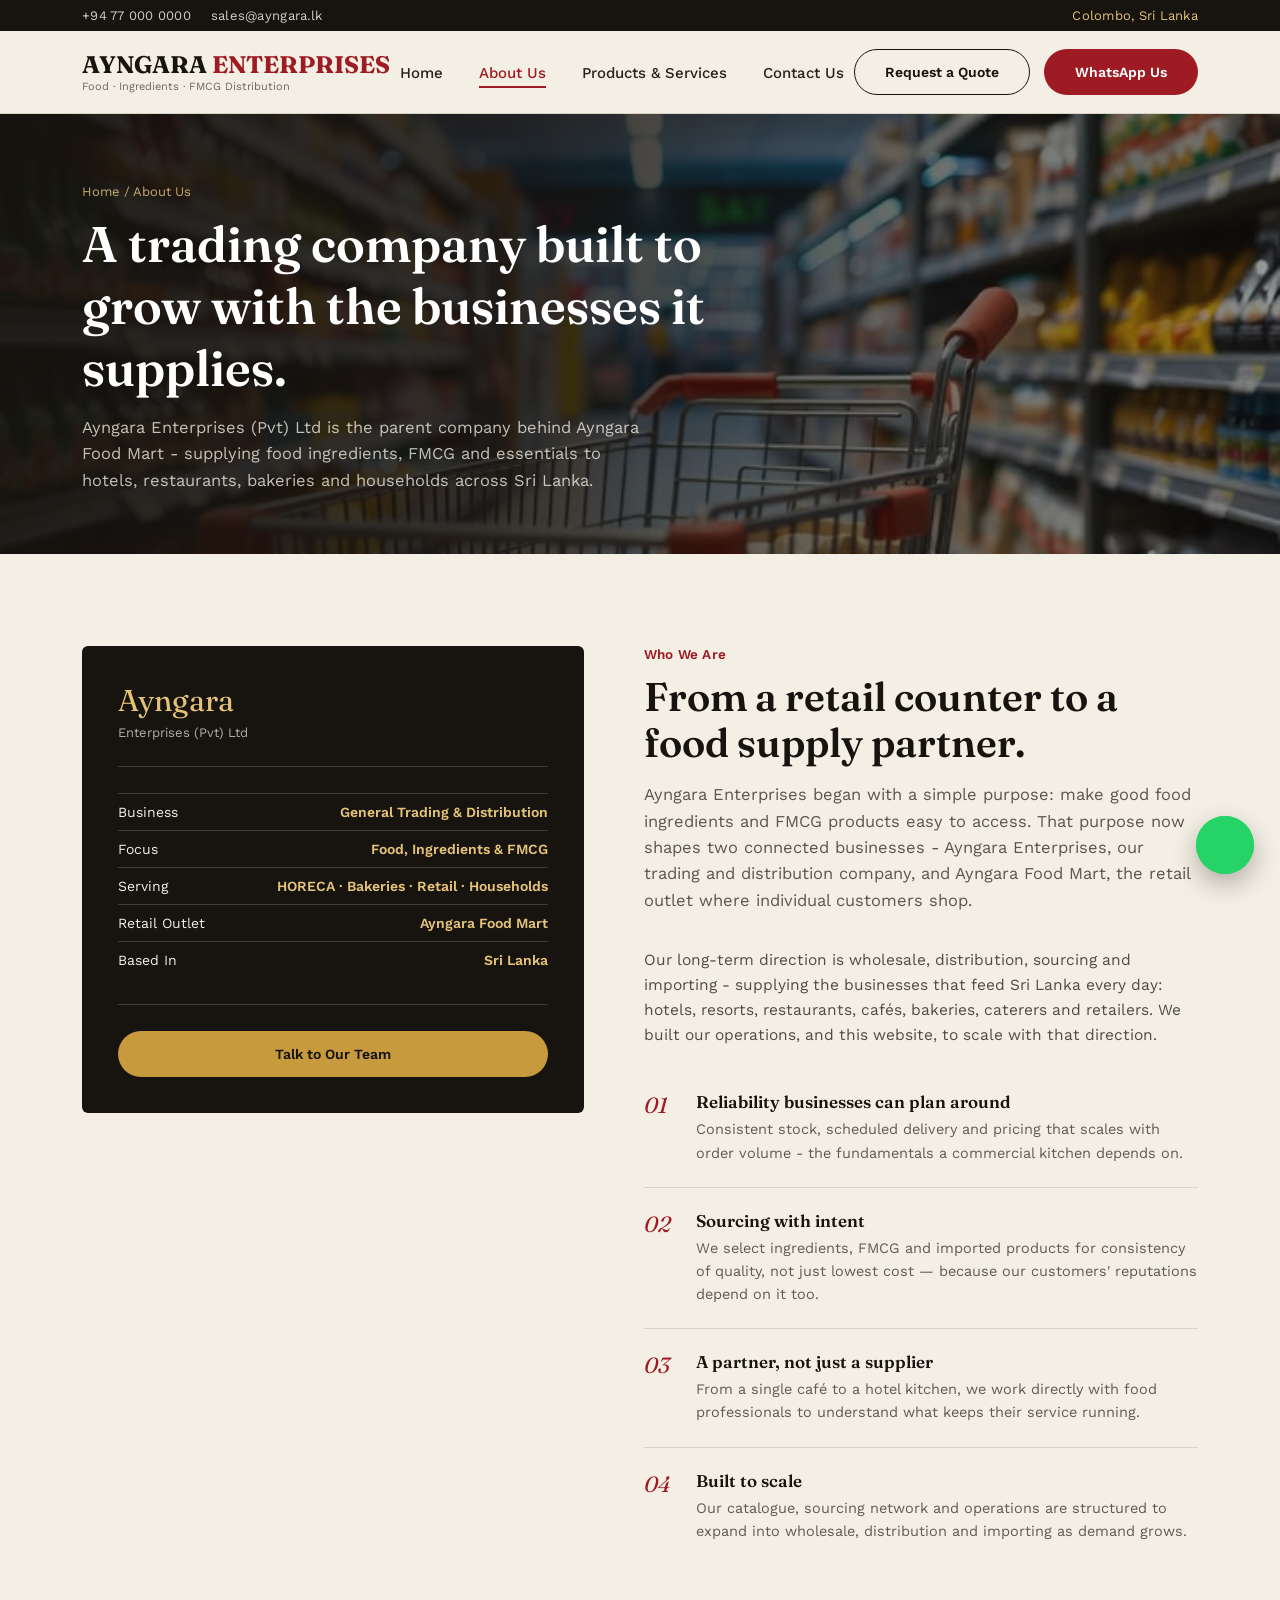
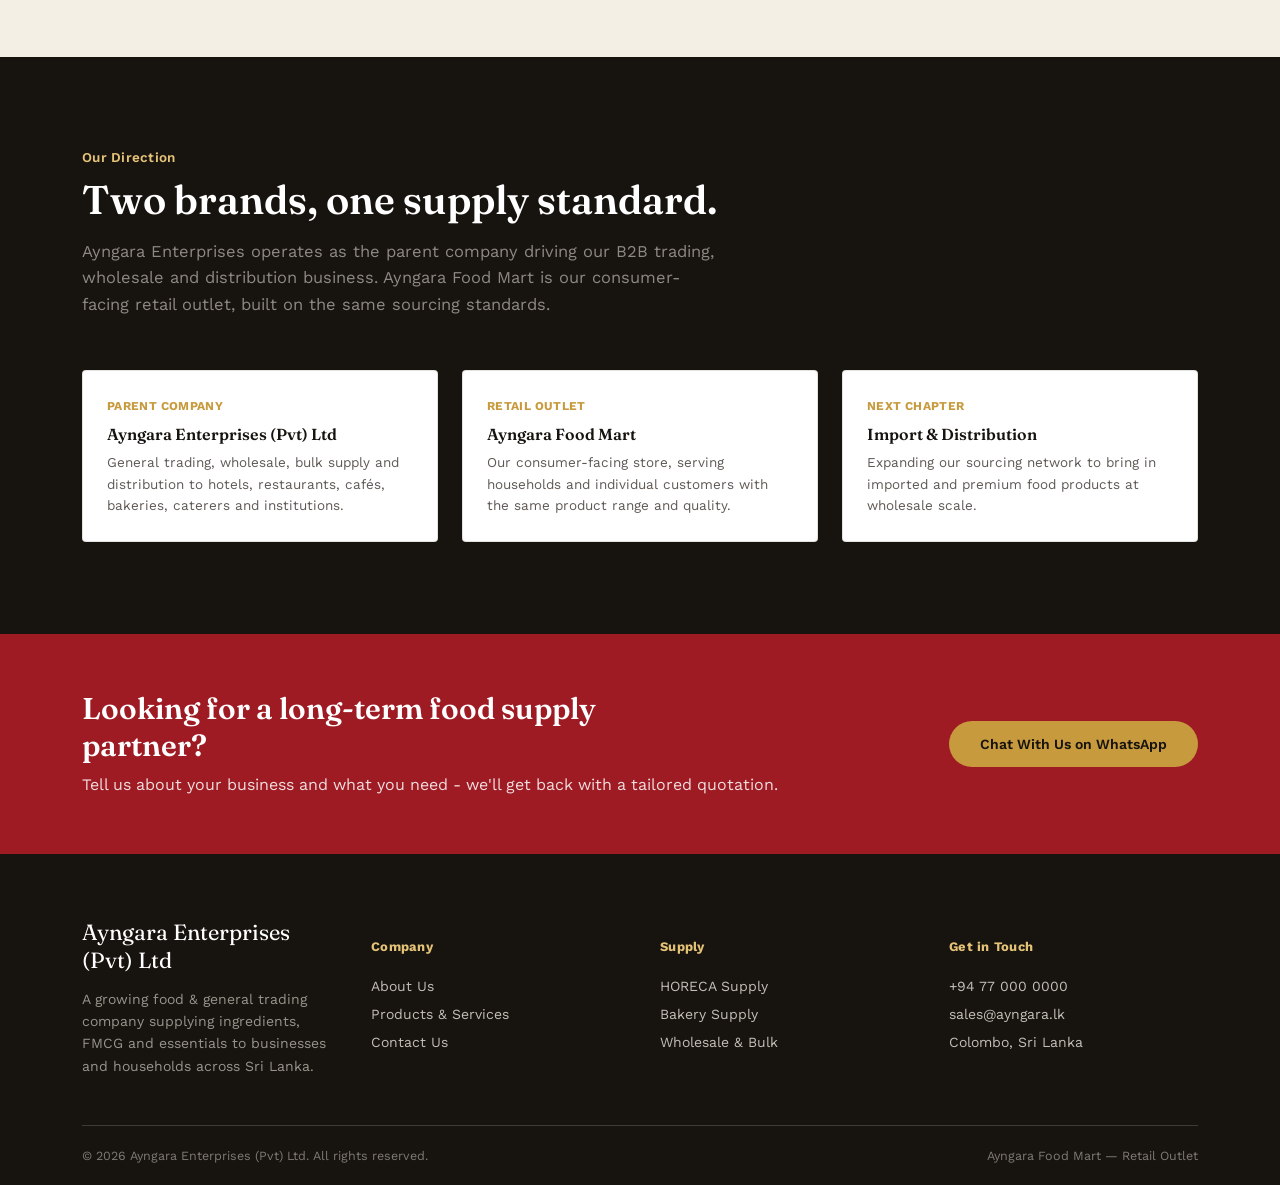
==== about.html @ 95eec7a4 "Add files via upload" ====
<!DOCTYPE html>
<html lang="en">
<head>
<meta charset="UTF-8">
<meta name="viewport" content="width=device-width, initial-scale=1.0">
<title>About Us | Ayngara Enterprises (Pvt) Ltd</title>
<meta name="description" content="Ayngara Enterprises (Pvt) Ltd — a Sri Lankan food and general trading company building toward wholesale, distribution and import, serving HORECA, bakeries and households.">
<link rel="stylesheet" href="style.css">
</head>
<body>

<div class="topbar">
  <div class="wrap">
    <div class="topbar-links">
      <a href="tel:+94770000000">+94 77 000 0000</a>
      <a href="mailto:sales@ayngara.lk">sales@ayngara.lk</a>
    </div>
    <div class="topbar-links"><span>Colombo, Sri Lanka</span></div>
  </div>
</div>

<header class="site">
  <nav class="nav wrap">
    <a href="index.html" class="logo">
      <span class="name">AYNGARA <span>ENTERPRISES</span></span>
      <span class="tag">Food · Ingredients · FMCG Distribution</span>
    </a>
    <ul class="navlinks">
      <li><a href="index.html">Home</a></li>
      <li><a href="about.html" class="active">About Us</a></li>
      <li><a href="products.html">Products &amp; Services</a></li>
      <li><a href="contact.html">Contact Us</a></li>
    </ul>
    <div class="nav-cta">
      <a href="contact.html" class="btn btn-outline">Request a Quote</a>
      <a href="#" class="btn btn-red" data-wa="Hello Ayngara, I'd like to request a quotation.">WhatsApp Us</a>
    </div>
    <button class="burger" aria-label="Menu"><span></span><span></span><span></span></button>
  </nav>
</header>

<section class="page-hero">
  <img class="page-hero-img" src="about.jpg" alt="About Ayngara Enterprises" onerror="this.style.display='none'">
  <div class="page-hero-overlay"></div>
  <div class="wrap">
    <div class="crumb">Home / About Us</div>
    <h1>A trading company built to grow with the businesses it supplies.</h1>
    <p>Ayngara Enterprises (Pvt) Ltd is the parent company behind Ayngara Food Mart - supplying food ingredients, FMCG and essentials to hotels, restaurants, bakeries and households across Sri Lanka.</p>
  </div>
</section>

<section>
  <div class="wrap">
    <div class="about-grid">
      <div class="about-visual reveal">
        <div class="brand-mark">Ayngara</div>
        <div class="brand-sub">Enterprises (Pvt) Ltd</div>
        <div class="divider"></div>
        <div class="avline"><span>Business</span><b>General Trading &amp; Distribution</b></div>
        <div class="avline"><span>Focus</span><b>Food, Ingredients &amp; FMCG</b></div>
        <div class="avline"><span>Serving</span><b>HORECA · Bakeries · Retail · Households</b></div>
        <div class="avline"><span>Retail Outlet</span><b>Ayngara Food Mart</b></div>
        <div class="avline"><span>Based In</span><b>Sri Lanka</b></div>
        <div class="divider"></div>
        <a href="contact.html" class="btn btn-gold" style="width:100%; justify-content:center;">Talk to Our Team</a>
      </div>

      <div>
        <div class="section-head" style="margin-bottom:34px;">
          <span class="kicker">Who We Are</span>
          <h2>From a retail counter to a food supply partner.</h2>
          <p>Ayngara Enterprises began with a simple purpose: make good food ingredients and FMCG products easy to access. That purpose now shapes two connected businesses - Ayngara Enterprises, our trading and distribution company, and Ayngara Food Mart, the retail outlet where individual customers shop.</p>
        </div>
        <p style="font-size:15.5px; opacity:.8; max-width:560px;">Our long-term direction is wholesale, distribution, sourcing and importing - supplying the businesses that feed Sri Lanka every day: hotels, resorts, restaurants, cafés, bakeries, caterers and retailers. We built our operations, and this website, to scale with that direction.</p>

        <div class="value-list reveal" style="margin-top:44px;">
          <div class="value-item">
            <span class="v-mark">01</span>
            <div>
              <h4>Reliability businesses can plan around</h4>
              <p>Consistent stock, scheduled delivery and pricing that scales with order volume - the fundamentals a commercial kitchen depends on.</p>
            </div>
          </div>
          <div class="value-item">
            <span class="v-mark">02</span>
            <div>
              <h4>Sourcing with intent</h4>
              <p>We select ingredients, FMCG and imported products for consistency of quality, not just lowest cost — because our customers' reputations depend on it too.</p>
            </div>
          </div>
          <div class="value-item">
            <span class="v-mark">03</span>
            <div>
              <h4>A partner, not just a supplier</h4>
              <p>From a single café to a hotel kitchen, we work directly with food professionals to understand what keeps their service running.</p>
            </div>
          </div>
          <div class="value-item">
            <span class="v-mark">04</span>
            <div>
              <h4>Built to scale</h4>
              <p>Our catalogue, sourcing network and operations are structured to expand into wholesale, distribution and importing as demand grows.</p>
            </div>
          </div>
        </div>
      </div>
    </div>
  </div>
</section>

<section class="section-dark">
  <div class="wrap">
    <div class="section-head reveal">
      <span class="kicker" style="color: var(--gold-light);">Our Direction</span>
      <h2>Two brands, one supply standard.</h2>
      <p>Ayngara Enterprises operates as the parent company driving our B2B trading, wholesale and distribution business. Ayngara Food Mart is our consumer-facing retail outlet, built on the same sourcing standards.</p>
    </div>
    <div class="timeline">
      <div class="tl-item reveal">
        <span class="tl-tag">PARENT COMPANY</span>
        <h4>Ayngara Enterprises (Pvt) Ltd</h4>
        <p>General trading, wholesale, bulk supply and distribution to hotels, restaurants, cafés, bakeries, caterers and institutions.</p>
      </div>
      <div class="tl-item reveal">
        <span class="tl-tag">RETAIL OUTLET</span>
        <h4>Ayngara Food Mart</h4>
        <p>Our consumer-facing store, serving households and individual customers with the same product range and quality.</p>
      </div>
      <div class="tl-item reveal">
        <span class="tl-tag">NEXT CHAPTER</span>
        <h4>Import &amp; Distribution</h4>
        <p>Expanding our sourcing network to bring in imported and premium food products at wholesale scale.</p>
      </div>
    </div>
  </div>
</section>

<div class="cta-banner">
  <div class="wrap">
    <div>
      <h3>Looking for a long-term food supply partner?</h3>
      <p>Tell us about your business and what you need - we'll get back with a tailored quotation.</p>
    </div>
    <a href="#" class="btn btn-gold" data-wa="Hello Ayngara, I'd like to know more about becoming a supply partner.">Chat With Us on WhatsApp</a>
  </div>
</div>

<footer class="site">
  <div class="wrap">
    <div class="foot-grid">
      <div>
        <div class="fname">Ayngara Enterprises (Pvt) Ltd</div>
        <p class="fdesc">A growing food &amp; general trading company supplying ingredients, FMCG and essentials to businesses and households across Sri Lanka.</p>
      </div>
      <div>
        <h5>Company</h5>
        <ul>
          <li><a href="about.html">About Us</a></li>
          <li><a href="products.html">Products &amp; Services</a></li>
          <li><a href="contact.html">Contact Us</a></li>
        </ul>
      </div>
      <div>
        <h5>Supply</h5>
        <ul>
          <li><a href="products.html#horeca">HORECA Supply</a></li>
          <li><a href="products.html#bakery">Bakery Supply</a></li>
          <li><a href="products.html#wholesale">Wholesale &amp; Bulk</a></li>
        </ul>
      </div>
      <div>
        <h5>Get in Touch</h5>
        <ul>
          <li>+94 77 000 0000</li>
          <li>sales@ayngara.lk</li>
          <li>Colombo, Sri Lanka</li>
        </ul>
      </div>
    </div>
    <div class="foot-bottom">
      <span>© 2026 Ayngara Enterprises (Pvt) Ltd. All rights reserved.</span>
      <span>Ayngara Food Mart — Retail Outlet</span>
    </div>
  </div>
</footer>

<a href="#" class="wa-float" data-wa="Hello Ayngara, I'd like to request a quotation." aria-label="Chat on WhatsApp">
  <svg viewBox="0 0 24 24" fill="currentColor"><path d="M12 2C6.48 2 2 6.48 2 12c0 1.85.5 3.58 1.36 5.07L2 22l5.07-1.33A9.94 9.94 0 0012 22c5.52 0 10-4.48 10-10S17.52 2 12 2zm0 18c-1.6 0-3.1-.43-4.4-1.18l-.32-.19-3.02.79.8-2.95-.2-.32A7.94 7.94 0 014 12c0-4.41 3.59-8 8-8s8 3.59 8 8-3.59 8-8 8zm4.4-5.6c-.24-.12-1.43-.7-1.65-.79-.22-.08-.38-.12-.54.12-.16.24-.62.79-.76.95-.14.16-.28.18-.52.06-.24-.12-1-.37-1.92-1.19-.71-.63-1.19-1.42-1.33-1.66-.14-.24-.01-.37.11-.49.11-.11.24-.28.36-.42.12-.14.16-.24.24-.4.08-.16.04-.3-.02-.42-.06-.12-.54-1.3-.74-1.78-.19-.46-.39-.4-.54-.4h-.46c-.16 0-.42.06-.64.3-.22.24-.84.82-.84 2s.86 2.32.98 2.48c.12.16 1.69 2.58 4.1 3.62.57.25 1.02.4 1.37.51.57.18 1.09.16 1.5.09.46-.07 1.43-.58 1.63-1.15.2-.57.2-1.05.14-1.15-.06-.1-.22-.16-.46-.28z"/></svg>
</a>

<script src="script.js"></script>
</body>
</html>
---- style.css ----
@import url('https://fonts.googleapis.com/css2?family=Fraunces:opsz,wght@9..144,400;9..144,500;9..144,600;9..144,700&family=Work+Sans:wght@400;500;600;700&display=swap');

:root{
  --red: #9E1B24;
  --red-dark: #7A1219;
  --gold: #C79A3D;
  --gold-light: #E4C378;
  --black: #17130F;
  --ink: #2A211B;
  --offwhite: #F4EFE4;
  --white: #FFFFFF;
  --line: rgba(23,19,15,0.12);
  --line-light: rgba(244,239,228,0.18);

  --font-display: 'Fraunces', serif;
  --font-body: 'Work Sans', sans-serif;

  --container: 1180px;
  --ease: cubic-bezier(.4,0,.2,1);
}

*{ box-sizing: border-box; }
html{ scroll-behavior: smooth; }
body{
  margin:0;
  font-family: var(--font-body);
  color: var(--ink);
  background: var(--offwhite);
  -webkit-font-smoothing: antialiased;
}
img{ max-width:100%; display:block; }
a{ color:inherit; text-decoration:none; }
h1,h2,h3,h4{ font-family: var(--font-display); margin:0; font-weight:600; color: var(--black); }
p{ margin:0; line-height:1.6; }
ul{ margin:0; padding:0; list-style:none; }
button{ font-family:inherit; cursor:pointer; }

.wrap{ max-width: var(--container); margin:0 auto; padding: 0 clamp(20px, 5vw, 32px); }

:focus-visible{ outline: 2px solid var(--gold); outline-offset: 3px; }

@media (prefers-reduced-motion: reduce){
  *{ animation-duration: 0.001ms !important; animation-iteration-count: 1 !important; transition-duration: 0.001ms !important; scroll-behavior: auto !important; }
}

/* ---------- Top utility bar ---------- */
.topbar{
  background: var(--black);
  color: var(--gold-light);
  font-size: 13px;
  letter-spacing: .02em;
}
.topbar .wrap{
  display:flex; justify-content:space-between; align-items:center;
  padding: 8px 32px; gap: 16px; flex-wrap: wrap;
}
.topbar a{ color: var(--offwhite); opacity:.85; transition: opacity .2s var(--ease); }
.topbar a:hover{ opacity:1; color: var(--gold-light); }
.topbar-links{ display:flex; gap: 20px; }

/* ---------- Header / Nav ---------- */
header.site{
  background: var(--offwhite);
  position: sticky; top:0; z-index: 100;
  border-bottom: 1px solid var(--line);
}
.nav{
  display:flex; align-items:center; justify-content:space-between;
  padding: 18px 32px;
}
.logo{
  display:flex; flex-direction: column; line-height:1;
}
.logo .name{
  font-family: var(--font-display); font-size: clamp(18px, 4vw, 24px); font-weight:700; color: var(--black);
}
.logo .name span{ color: var(--red); }
.logo .tag{
  font-size: 11px; color: var(--ink); opacity:.65; margin-top:4px; font-family: var(--font-body);
}
.navlinks{ display:flex; align-items:center; gap: 36px; }
.navlinks a{
  font-size: 15px; font-weight:500; color: var(--ink);
  position: relative; padding: 4px 0;
}
.navlinks a::after{
  content:''; position:absolute; left:0; bottom:-2px; height:2px; width:0;
  background: var(--red); transition: width .25s var(--ease);
}
.navlinks a:hover::after, .navlinks a.active::after{ width:100%; }
.navlinks a.active{ color: var(--red); }

.nav-cta{
  display:flex; align-items:center; gap: 14px;
}
.btn{
  display:inline-flex; align-items:center; gap:9px;
  padding: 14px 30px; border-radius: 999px; font-weight:600; font-size:14px;
  border: 1.5px solid transparent; position:relative; overflow:hidden; isolation:isolate;
  transition: transform .25s var(--ease), box-shadow .25s var(--ease), color .25s var(--ease), border-color .25s var(--ease);
  white-space: nowrap;
}
.btn::before{
  content:''; position:absolute; inset:0; z-index:-1;
  transform: translateX(-102%); transition: transform .4s cubic-bezier(.4,0,.2,1);
}
.btn-red{ background: var(--red); color: var(--white); }
.btn-red::before{ background: var(--red-dark); }
.btn-red:hover{ transform: translateY(-2px); box-shadow: 0 12px 26px rgba(158,27,36,.35); }
.btn-red:hover::before{ transform: translateX(0); }

.btn-gold{ background: var(--gold); color: var(--black); }
.btn-gold::before{ background: var(--gold-light); }
.btn-gold:hover{ transform: translateY(-2px); box-shadow: 0 12px 26px rgba(199,154,61,.4); }
.btn-gold:hover::before{ transform: translateX(0); }

.btn-outline{ background:transparent; border-color: var(--black); color: var(--black); }
.btn-outline::before{ background: var(--black); }
.btn-outline:hover{ color: var(--offwhite); transform: translateY(-2px); border-color: var(--black); }
.btn-outline:hover::before{ transform: translateX(0); }

.btn-outline-light{ background:transparent; border-color: var(--line-light); color: var(--offwhite); }
.btn-outline-light::before{ background: var(--offwhite); }
.btn-outline-light:hover{ color: var(--black); transform: translateY(-2px); border-color: var(--offwhite); }
.btn-outline-light:hover::before{ transform: translateX(0); }

.btn svg{ width:16px; height:16px; flex-shrink:0; position:relative; z-index:1; }
.btn > *{ position:relative; z-index:1; }

.burger{ display:none; background:none; border:none; padding:6px; }
.burger span{ display:block; width:24px; height:2px; background: var(--black); margin:5px 0; transition: transform .25s var(--ease), opacity .25s var(--ease); }

/* ---------- Hero ---------- */
.hero{
  background: var(--black);
  color: var(--offwhite);
  position: relative;
  overflow: hidden;
  padding: clamp(56px, 12vw, 110px) 0 clamp(48px, 9vw, 90px);
}
.hero::before{
  content:'';
  position:absolute; inset:0;
  background:
    radial-gradient(ellipse 700px 400px at 85% 10%, rgba(199,154,61,.16), transparent 60%),
    radial-gradient(ellipse 600px 500px at 5% 90%, rgba(158,27,36,.22), transparent 60%);
  pointer-events:none;
}
.hero .wrap{ position:relative; display:grid; grid-template-columns: 1.15fr .85fr; gap: 60px; align-items:center; }
.eyebrow-line{
  display:flex; align-items:center; gap:12px; margin-bottom:22px;
  opacity:0; transform: translateY(14px); animation: rise .7s var(--ease) forwards; animation-delay:.05s;
}
.eyebrow-line .dash{ width:36px; height:2px; background: var(--gold); }
.eyebrow-line span{ font-size:13px; letter-spacing:.04em; color: var(--gold-light); }
.hero h1{
  font-size: clamp(38px, 5vw, 62px); line-height:1.06; color: var(--white);
  opacity:0; transform: translateY(18px); animation: rise .8s var(--ease) forwards; animation-delay:.15s;
}
.hero h1 em{ font-style: italic; color: var(--gold-light); font-weight:500; }
.hero p.lead{
  margin-top: 22px; font-size:18px; max-width: 520px; color: rgba(244,239,228,.82);
  opacity:0; transform: translateY(18px); animation: rise .8s var(--ease) forwards; animation-delay:.3s;
}
.hero .cta-row{
  margin-top: 34px; display:flex; gap:16px; flex-wrap:wrap;
  opacity:0; transform: translateY(18px); animation: rise .8s var(--ease) forwards; animation-delay:.42s;
}
.hero .stats{
  margin-top: 54px; display:flex; gap: 40px; flex-wrap:wrap;
  opacity:0; transform: translateY(18px); animation: rise .8s var(--ease) forwards; animation-delay:.55s;
}
.hero .stats .stat b{ display:block; font-family: var(--font-display); font-size: 30px; color: var(--gold-light); }
.hero .stats .stat span{ font-size: 12.5px; color: rgba(244,239,228,.7); }

@keyframes rise{ to{ opacity:1; transform: translateY(0); } }

.hero-panel{
  border: 1px solid var(--line-light);
  border-radius: 4px;
  padding: 30px;
  background: rgba(244,239,228,.04);
  backdrop-filter: blur(2px);
  opacity:0; transform: translateY(18px) scale(.98); animation: rise .8s var(--ease) forwards; animation-delay:.5s;
}
.hero-panel .panel-title{ font-size:12.5px; letter-spacing:.03em; color: var(--gold-light); margin-bottom:18px; }
.hero-panel ul li{
  display:flex; align-items:flex-start; gap:12px; padding: 12px 0; border-top: 1px solid var(--line-light);
  font-size: 14.5px; color: rgba(244,239,228,.88);
}
.hero-panel ul li:first-child{ border-top:none; }
.hero-panel ul li .ico{ color: var(--gold); font-family: var(--font-display); font-style:italic; }

/* ---------- Section basics ---------- */
section{ padding: clamp(52px, 9vw, 92px) 0; }
.section-head{ max-width: 640px; margin-bottom: clamp(28px, 5vw, 52px); }
.section-head .kicker{ color: var(--red); font-weight:600; font-size:13.5px; letter-spacing:.02em; margin-bottom:12px; display:block; }
.section-head h2{ font-size: clamp(28px, 3.4vw, 40px); line-height:1.15; }
.section-head p{ margin-top:16px; font-size:16.5px; color: var(--ink); opacity:.75; }
.section-alt{ background: var(--white); }
.section-dark{ background: var(--black); color: var(--offwhite); }
.section-dark .section-head h2{ color: var(--white); }
.section-dark .section-head p{ color: rgba(244,239,228,.72); }

/* ---------- Segments (B2B / B2C) ---------- */
.segments{ display:grid; grid-template-columns: repeat(auto-fit, minmax(300px, 1fr)); gap: clamp(18px,3vw,28px); }
.segment-card{
  border-radius: 4px; padding: 38px; position:relative; overflow:hidden;
  transition: transform .3s var(--ease), box-shadow .3s var(--ease);
}
.segment-card:hover{ transform: translateY(-6px); box-shadow: 0 20px 40px rgba(23,19,15,.14); }
.segment-card.primary{ background: var(--black); color: var(--offwhite); }
.segment-card.secondary{ background: var(--white); border:1px solid var(--line); }
.segment-card .seg-label{ font-size:12.5px; letter-spacing:.03em; color: var(--gold); font-weight:600; }
.segment-card.secondary .seg-label{ color: var(--red); }
.segment-card h3{ font-size: 26px; margin-top:14px; color: inherit; }
.segment-card.secondary h3{ color: var(--black); }
.segment-card .chips{ display:flex; flex-wrap:wrap; gap:9px; margin-top:22px; }
.chip{
  font-size: 13px; padding: 7px 14px; border-radius: 20px; border:1px solid var(--line-light);
  color: rgba(244,239,228,.85);
}
.segment-card.secondary .chip{ border-color: var(--line); color: var(--ink); }

/* ---------- Category grid ---------- */
.cat-grid{ display:grid; grid-template-columns: repeat(auto-fit, minmax(220px, 1fr)); gap: clamp(14px,2.5vw,22px); }
.cat-card{
  background: var(--white); border:1px solid var(--line); border-radius:4px;
  padding: 26px 22px; transition: transform .3s var(--ease), border-color .3s var(--ease), box-shadow .3s var(--ease);
}
.cat-card:hover{ transform: translateY(-5px); border-color: var(--gold); box-shadow: 0 14px 30px rgba(23,19,15,.1); }
.cat-card .num{ font-family: var(--font-display); font-size:15px; color: var(--gold); }
.cat-card h4{ font-size:17px; margin-top:14px; }
.cat-card p{ font-size:13.5px; margin-top:8px; color: var(--ink); opacity:.68; }

/* ---------- Feature split (HORECA / Bakery) ---------- */
.feature-split{ display:grid; grid-template-columns: 1fr 1fr; gap:0; border-radius:6px; overflow:hidden; }
.feature-split > div{ padding: 56px 48px; }
.feature-split .f-horeca{ background: var(--black); color: var(--offwhite); }
.feature-split .f-bakery{ background: var(--gold); color: var(--black); }
.feature-split .f-label{ font-size:12.5px; letter-spacing:.03em; font-weight:600; opacity:.8; }
.feature-split h3{ font-size:28px; margin-top:12px; color: inherit; }
.feature-split p{ margin-top:14px; font-size:15px; opacity:.85; max-width:420px; }
.feature-split .btn{ margin-top:26px; }

/* ---------- CTA banner ---------- */
.cta-banner{
  background: var(--red);
  color: var(--white);
  padding: 56px 0;
}
.cta-banner .wrap{ display:flex; align-items:center; justify-content:space-between; gap:24px; flex-wrap:wrap; }
.cta-banner h3{ color: var(--white); font-size: clamp(22px,3vw,30px); max-width:520px; }
.cta-banner p{ color: rgba(255,255,255,.85); margin-top:8px; }

/* ---------- Steps ---------- */
.steps{ display:grid; grid-template-columns: repeat(auto-fit, minmax(150px, 1fr)); gap: clamp(16px,3vw,24px); counter-reset: step; }
.step{ border-top: 2px solid var(--line); padding-top:20px; }
.step .s-num{ font-family: var(--font-display); font-size:34px; color: var(--gold); }
.step h4{ font-size:16.5px; margin-top:10px; }
.step p{ font-size:14px; margin-top:8px; opacity:.7; }

/* ---------- Logos / trust strip ---------- */
.trust-strip{ border-top:1px solid var(--line); border-bottom:1px solid var(--line); padding: 30px 0; }
.trust-strip .wrap{ display:flex; align-items:center; justify-content:space-between; flex-wrap:wrap; gap:20px; }
.trust-strip .t-item{ font-family: var(--font-display); font-size:16px; opacity:.5; font-style:italic; }

/* ---------- Page hero (inner pages) ---------- */
.page-hero{ background: var(--black); color: var(--offwhite); padding: 70px 0 60px; position:relative; overflow:hidden; }
.page-hero .crumb{ font-size:13px; color: var(--gold-light); opacity:.85; margin-bottom:14px; }
.page-hero h1{ color: var(--white); font-size: clamp(32px,4.4vw,50px); max-width: 700px; }
.page-hero p{ margin-top:16px; max-width:560px; color: rgba(244,239,228,.78); font-size:16.5px; }
.page-hero-img{
  position:absolute; inset:0; width:100%; height:100%; object-fit:cover;
  object-position: center; z-index:0; pointer-events:none;
}
.page-hero-overlay{
  position:absolute; inset:0; z-index:1; pointer-events:none;
  background: linear-gradient(100deg, rgba(23,19,15,.95) 0%, rgba(23,19,15,.85) 40%, rgba(23,19,15,.6) 70%, rgba(23,19,15,.4) 100%);
}
.page-hero .wrap{ position:relative; z-index:2; }
@media (max-width: 720px){
  .page-hero-overlay{
    background: linear-gradient(180deg, rgba(23,19,15,.8) 0%, rgba(23,19,15,.88) 60%, rgba(23,19,15,.94) 100%);
  }
}

/* ---------- About page ---------- */
.about-grid{ display:grid; grid-template-columns: .95fr 1.05fr; gap:60px; align-items:start; }
.about-visual{
  background: var(--black); border-radius:6px; padding:36px; color: var(--offwhite); position:sticky; top:110px;
}
.about-visual .brand-mark{ font-family: var(--font-display); font-size:30px; color:var(--gold-light); }
.about-visual .brand-sub{ font-size:13px; opacity:.7; margin-top:6px; }
.about-visual .divider{ height:1px; background: var(--line-light); margin:26px 0; }
.about-visual .avline{ display:flex; justify-content:space-between; padding:10px 0; font-size:14px; border-top:1px solid var(--line-light); }
.about-visual .avline:first-of-type{ border-top:none; }
.about-visual .avline b{ color: var(--gold-light); font-weight:600; }

.value-list{ display:grid; gap:22px; margin-top:16px; }
.value-item{ display:flex; gap:18px; padding-bottom:22px; border-bottom:1px solid var(--line); }
.value-item:last-child{ border-bottom:none; }
.value-item .v-mark{ font-family: var(--font-display); font-size:22px; color: var(--red); font-style:italic; flex-shrink:0; width:34px; }
.value-item h4{ font-size:17px; }
.value-item p{ margin-top:6px; font-size:14.5px; opacity:.72; }

.timeline{ display:grid; grid-template-columns: repeat(auto-fit, minmax(220px, 1fr)); gap: clamp(16px,3vw,24px); margin-top:10px; }
.tl-item{ padding: 24px; background: var(--white); border:1px solid var(--line); border-radius:4px; color: var(--ink); }
.tl-item .tl-tag{ font-size:12px; color: var(--gold); font-weight:700; letter-spacing:.03em; }
.tl-item h4{ margin-top:10px; font-size:16px; color: var(--black); }
.tl-item p{ margin-top:8px; font-size:13.5px; color: var(--ink); opacity:.75; }

/* ---------- Products page ---------- */
.filter-row{ display:flex; gap:10px; flex-wrap:wrap; margin-bottom:44px; }
.filter-pill{
  padding: 9px 18px; border-radius:20px; border:1px solid var(--line); font-size:13.5px; font-weight:500;
  background: var(--white); transition: all .2s var(--ease);
}
.filter-pill:hover{ border-color: var(--red); color: var(--red); }
.filter-pill.active{ background: var(--black); color: var(--white); border-color: var(--black); }

.product-grid{ display:grid; grid-template-columns: repeat(auto-fit, minmax(250px, 1fr)); gap: clamp(16px,3vw,26px); }
.product-card{
  background: var(--white); border:1px solid var(--line); border-radius:4px; overflow:hidden;
  transition: transform .3s var(--ease), box-shadow .3s var(--ease);
}
.product-card:hover{ transform: translateY(-6px); box-shadow: 0 18px 36px rgba(23,19,15,.12); }
.product-card .pc-top{
  height:150px; background: linear-gradient(135deg, var(--black), #241c15);
  display:flex; align-items:center; justify-content:center; position:relative; overflow:hidden;
}
.product-card .pc-top img{ position:absolute; inset:0; width:100%; height:100%; object-fit:cover; }
.product-card .pc-top .pc-tag{ position:relative; z-index:2; position:absolute; top:14px; left:14px; font-size:11px; background: var(--gold); color: var(--black); padding:4px 10px; border-radius:12px; font-weight:700; }
.product-card .pc-top .pc-init{ position:relative; z-index:1; font-family: var(--font-display); font-size:40px; color: var(--gold-light); opacity:.5; }
.product-card .pc-body{ padding: 22px; }
.product-card h4{ font-size:17px; }
.product-card p{ font-size:13.5px; margin-top:8px; opacity:.68; }
.product-card .pc-foot{ display:flex; justify-content:space-between; align-items:center; margin-top:18px; }
.pc-link{ font-size:13.5px; font-weight:600; color: var(--red); display:flex; align-items:center; gap:6px; }
.pc-link svg{ width:14px; height:14px; transition: transform .2s var(--ease); }
.product-card:hover .pc-link svg{ transform: translateX(4px); }

@media (max-width: 640px){
  .product-grid{ grid-template-columns: 1fr 1fr; gap:12px; }
  .product-card .pc-top{ height:100px; }
  .product-card .pc-top .pc-init{ font-size:26px; }
  .product-card .pc-top .pc-tag{ font-size:9.5px; padding:3px 8px; top:8px; left:8px; }
  .product-card .pc-body{ padding:14px; }
  .product-card h4{ font-size:14px; line-height:1.25; }
  .product-card p{ font-size:12px; margin-top:6px; }
  .product-card .pc-foot{ margin-top:12px; }
  .pc-link{ font-size:12px; }
}

.bulk-panel{ background: var(--gold); border-radius:6px; padding: 44px; display:flex; justify-content:space-between; align-items:center; gap:24px; flex-wrap:wrap; margin-top:60px; }
.bulk-panel h3{ font-size: 24px; max-width:480px; }
.bulk-panel p{ margin-top:8px; font-size:14.5px; opacity:.8; max-width:480px; }

/* ---------- Contact page ---------- */
.contact-wrap{ display:grid; grid-template-columns: .85fr 1.15fr; gap: 54px; }
.contact-info-card{ background: var(--black); color:var(--offwhite); border-radius:6px; padding:38px; }
.contact-info-card h3{ color: var(--white); font-size:22px; }
.info-line{ display:flex; gap:16px; padding:18px 0; border-top:1px solid var(--line-light); }
.info-line:first-of-type{ border-top:none; margin-top:20px; }
.info-line .il-ico{ width:38px; height:38px; border-radius:50%; background: rgba(199,154,61,.15); display:flex; align-items:center; justify-content:center; flex-shrink:0; }
.info-line .il-ico svg{ width:18px; height:18px; color: var(--gold-light); }
.info-line .il-label{ font-size:12px; color: var(--gold-light); opacity:.85; }
.info-line .il-value{ font-size:14.5px; margin-top:4px; }
.social-row{ display:flex; gap:12px; margin-top:26px; }
.social-row a{ width:38px; height:38px; border-radius:50%; border:1px solid var(--line-light); display:flex; align-items:center; justify-content:center; transition: all .2s var(--ease); }
.social-row a:hover{ background: var(--gold); border-color: var(--gold); color: var(--black); transform: translateY(-3px); }
.social-row svg{ width:16px; height:16px; }

.quote-form{ background: var(--white); border:1px solid var(--line); border-radius:6px; padding:40px; }
.quote-form h3{ font-size:22px; }
.form-grid{ display:grid; grid-template-columns:1fr 1fr; gap:18px; margin-top:26px; }
.form-grid .full{ grid-column: 1 / -1; }
.field label{ display:block; font-size:13px; font-weight:600; margin-bottom:8px; }
.field input, .field select, .field textarea{
  width:100%; padding: 13px 14px; border:1px solid var(--line); border-radius:3px; font-family:inherit; font-size:14.5px;
  background: var(--offwhite); transition: border-color .2s var(--ease), box-shadow .2s var(--ease);
}
.field input:focus, .field select:focus, .field textarea:focus{
  outline:none; border-color: var(--gold); box-shadow: 0 0 0 3px rgba(199,154,61,.18); background: var(--white);
}
.field textarea{ resize: vertical; min-height:100px; }
.form-actions{ margin-top:26px; display:flex; align-items:center; gap:18px; flex-wrap:wrap; }
.form-note{ font-size:12.5px; opacity:.6; }

.map-shell{ margin-top:60px; border-radius:6px; overflow:hidden; border:1px solid var(--line); }
.map-shell iframe{ width:100%; height:360px; border:0; display:block; }

/* ---------- Footer ---------- */
footer.site{ background: var(--black); color: rgba(244,239,228,.78); padding: 64px 0 0; }
.foot-grid{ display:grid; grid-template-columns: repeat(auto-fit, minmax(200px, 1fr)); gap: clamp(24px,4vw,40px); padding-bottom: clamp(32px,6vw,48px); border-bottom:1px solid var(--line-light); }
.foot-grid h5{ color: var(--gold-light); font-size:13px; letter-spacing:.02em; margin-bottom:18px; }
.foot-grid .fname{ font-family: var(--font-display); font-size:22px; color: var(--white); }
.foot-grid p.fdesc{ margin-top:14px; font-size:14px; opacity:.75; max-width:280px; }
.foot-grid ul li{ padding: 6px 0; font-size:14px; }
.foot-grid ul li a:hover{ color: var(--gold-light); }
.foot-bottom{ display:flex; justify-content:space-between; padding:22px 0; font-size:12.5px; opacity:.6; flex-wrap:wrap; gap:10px; }

/* ---------- Floating WhatsApp ---------- */
.wa-float{
  position: fixed; bottom: 26px; right: 26px; z-index: 200;
  width: 58px; height:58px; border-radius:50%; background: #25D366;
  display:flex; align-items:center; justify-content:center;
  box-shadow: 0 10px 26px rgba(0,0,0,.28);
  transition: transform .25s var(--ease);
}
.wa-float:hover{ transform: scale(1.08); }
.wa-float svg{ width:28px; height:28px; color:white; }
.wa-float::before{
  content:''; position:absolute; inset:0; border-radius:50%; background:#25D366;
  animation: pulse 2.2s ease-out infinite;
}
@keyframes pulse{ 0%{ transform: scale(1); opacity:.55;} 100%{ transform: scale(1.8); opacity:0; } }

/* ---------- Photo panels (swap gradients for real photography) ---------- */
.photo-panel{
  position:relative; overflow:hidden; background:
    linear-gradient(155deg, #241c15 0%, #17130F 55%, #2a1f14 100%);
  isolation:isolate;
}
.photo-panel::before{
  content:''; position:absolute; inset:0;
  background-image: radial-gradient(rgba(244,239,228,.05) 1px, transparent 1px);
  background-size: 14px 14px; opacity:.5; z-index:0;
}
.photo-panel::after{
  content:''; position:absolute; inset:0;
  background: linear-gradient(0deg, rgba(0,0,0,.55), rgba(0,0,0,0) 55%);
  z-index:1;
}
.photo-panel .p-icon{
  position:absolute; right:-40px; bottom:-40px; width:220px; height:220px;
  opacity:.14; color: var(--gold-light); z-index:0;
}
.photo-panel .p-content{ position:relative; z-index:2; }
.photo-panel.gold-tone{ background: linear-gradient(155deg, #B98A2E 0%, #C79A3D 55%, #D9B564 100%); }
.photo-panel.gold-tone::after{ background: linear-gradient(0deg, rgba(23,19,15,.45), rgba(23,19,15,0) 55%); }
.photo-panel.gold-tone .p-icon{ color: rgba(23,19,15,.18); }
.photo-panel.red-tone{ background: linear-gradient(155deg, #7A1219 0%, #9E1B24 55%, #B33039 100%); }
.photo-panel.red-tone::after{ background: linear-gradient(0deg, rgba(23,19,15,.45), rgba(23,19,15,0) 55%); }

/* ---------- Hero background video ---------- */
.hero-video{
  position:absolute; inset:0; width:100%; height:100%; object-fit:cover;
  object-position: center right; z-index:0; pointer-events:none;
}
.hero-video-overlay{
  position:absolute; inset:0; z-index:1; pointer-events:none;
  background: linear-gradient(100deg, rgba(23,19,15,.95) 0%, rgba(23,19,15,.82) 32%, rgba(23,19,15,.55) 58%, rgba(23,19,15,.3) 100%);
}
@media (max-width: 980px){
  .hero-video{ object-position: center 30%; }
  .hero-video-overlay{
    background: linear-gradient(180deg, rgba(23,19,15,.62) 0%, rgba(23,19,15,.72) 55%, rgba(23,19,15,.88) 100%);
  }
}
@media (max-width: 560px){
  .hero-video{ object-position: center 22%; }
}
.hero .wrap{ position:relative; z-index:2; }

/* ---------- Editorial mosaic (category showcase) ---------- */
.mosaic{
  display:grid; grid-template-columns: repeat(6, 1fr); grid-auto-rows: 130px; gap: 14px;
}
.mosaic .m-tile{
  border-radius: 3px; position:relative; overflow:hidden; display:flex; align-items:flex-end;
  padding: 22px; color: var(--white); isolation:isolate; transition: transform .4s var(--ease);
}
.mosaic .m-tile:hover{ transform: scale(1.015); }
.mosaic .m-tile::after{ content:''; position:absolute; inset:0; background: linear-gradient(0deg, rgba(0,0,0,.62), rgba(0,0,0,.05) 60%); z-index:0; }
.mosaic .m-tile .m-label{ position:relative; z-index:1; }
.mosaic .m-tile .m-label b{ display:block; font-family: var(--font-display); font-size:20px; font-weight:600; }
.mosaic .m-tile .m-label span{ font-size:12.5px; opacity:.82; }
.mosaic .m1{ grid-column: 1 / 4; grid-row: 1 / 3; }
.mosaic .m2{ grid-column: 4 / 7; grid-row: 1 / 2; }
.mosaic .m3{ grid-column: 4 / 5; grid-row: 2 / 3; }
.mosaic .m4{ grid-column: 5 / 7; grid-row: 2 / 3; }
.mosaic .m5{ grid-column: 1 / 3; grid-row: 3 / 4; }
.mosaic .m6{ grid-column: 3 / 5; grid-row: 3 / 4; }
.mosaic .m7{ grid-column: 5 / 7; grid-row: 3 / 4; }

/* ---------- Flip-card category tile grid ---------- */
.tile-grid{ display:grid; grid-template-columns: repeat(4, 1fr); gap: clamp(12px, 2vw, 18px); }
.tile-grid .t-tile{
  position:relative; perspective: 1200px; cursor:pointer;
  aspect-ratio: 3 / 4; border-radius: 3px;
}
.t-flip{
  position:relative; width:100%; height:100%; border-radius:3px;
  transition: transform .6s cubic-bezier(.4,0,.2,1); transform-style: preserve-3d;
}
@media (hover:hover){
  .t-tile:hover .t-flip{ transform: rotateY(180deg); }
}
.t-tile.flipped .t-flip{ transform: rotateY(180deg); }

.t-face{
  position:absolute; inset:0; border-radius:3px; overflow:hidden;
  backface-visibility:hidden; -webkit-backface-visibility:hidden;
}
.t-front{ background: var(--black); }
.t-front img{
  position:absolute; inset:0; width:100%; height:100%; object-fit:cover; display:block;
}
.t-front::after{
  content:''; position:absolute; inset:0; z-index:1;
  background: linear-gradient(0deg, rgba(0,0,0,.72) 0%, rgba(0,0,0,.1) 55%, rgba(0,0,0,.25) 100%);
}
.t-front .t-front-label{
  position:absolute; left:0; right:0; bottom:0; padding: 16px; z-index:2; color: var(--white);
}
.t-front .t-front-label b{ font-family: var(--font-display); font-size:16.5px; font-weight:600; line-height:1.2; display:block; }

.t-back{
  transform: rotateY(180deg);
  padding: 20px; display:flex; flex-direction:column; justify-content:flex-end; color: var(--white);
}
.t-back .t-num{ font-family: var(--font-display); font-size:13px; opacity:.7; }
.t-back .t-label b{ display:block; font-family: var(--font-display); font-size:16.5px; font-weight:600; margin-top:6px; line-height:1.2; }
.t-back .t-label span{ font-size:12px; opacity:.85; display:block; margin-top:6px; line-height:1.4; }

/* ---------- Why us icon strip ---------- */
.why-strip{ display:grid; grid-template-columns: repeat(3,1fr); gap:1px; background: var(--line); border:1px solid var(--line); }
.why-item{ background: var(--white); padding: 34px 30px; }
.why-item .w-icon{ width:40px; height:40px; color: var(--red); margin-bottom:16px; }
.why-item .w-icon svg{ width:100%; height:100%; }
.why-item h4{ font-size:16.5px; }
.why-item p{ font-size:13.5px; opacity:.68; margin-top:8px; }
.why-item .w-head{ display:flex; align-items:center; justify-content:space-between; gap:12px; }
.why-item .w-chevron{ display:none; width:18px; height:18px; color: var(--ink); opacity:.45; flex-shrink:0; transition: transform .25s var(--ease); }

@media (max-width: 640px){
  .mosaic{ display:grid; grid-template-columns: 1fr 1fr; gap:10px; }
  .mosaic .m-tile{ width:auto; height:130px; grid-column:auto; grid-row:auto; padding:16px; }
  .mosaic .m-tile .m-label b{ font-size:16px; }
  .mosaic .m-tile .m-label span{ font-size:11.5px; }
  .cat-grid{ grid-template-columns: 1fr 1fr; gap:12px; }
  .cat-card{ padding: 18px 16px; }
  .tile-grid{ grid-template-columns: repeat(2, 1fr); }
  .t-front .t-front-label b, .t-back .t-label b{ font-size:14.5px; }
}
@media (min-width: 641px) and (max-width: 980px){
  .mosaic{ display:grid; grid-template-columns: 1fr 1fr; grid-auto-rows: 170px; }
  .mosaic .m-tile{ grid-column:auto; grid-row:auto; }
}
@media (max-width: 640px){
  .why-strip{ grid-template-columns: 1fr; }
  .why-item{ padding: 20px 22px; cursor:pointer; }
  .why-item .w-icon{ width:28px; height:28px; margin-bottom:0; }
  .why-item .w-chevron{ display:block; }
  .why-item.open .w-chevron{ transform: rotate(180deg); }
  .why-item h4{ font-size:15px; }
  .why-item p{ max-height:0; opacity:0; overflow:hidden; margin-top:0; transition: max-height .3s var(--ease), opacity .25s var(--ease), margin-top .3s var(--ease); }
  .why-item.open p{ max-height:120px; opacity:.68; margin-top:8px; }
}
@media (min-width: 641px) and (max-width: 980px){
  .why-strip{ grid-template-columns: repeat(2,1fr); }
}

/* ---------- Reveal on scroll ---------- */
.reveal{ opacity:0; transform: translateY(22px); transition: opacity .7s var(--ease), transform .7s var(--ease); }
.reveal.in{ opacity:1; transform: translateY(0); }

/* ---------- Product card pop-up zoom reveal ---------- */
.product-card.reveal{
  opacity:0; transform: translateY(55px) scale(.88);
  transition: opacity .6s cubic-bezier(.34,1.4,.64,1), transform .6s cubic-bezier(.34,1.4,.64,1);
}
.product-card.reveal.in{ opacity:1; transform: translateY(0) scale(1); }
.product-grid .product-card:nth-child(1){ transition-delay: .02s; }
.product-grid .product-card:nth-child(2){ transition-delay: .08s; }
.product-grid .product-card:nth-child(3){ transition-delay: .14s; }
.product-grid .product-card:nth-child(4){ transition-delay: .02s; }
.product-grid .product-card:nth-child(5){ transition-delay: .08s; }
.product-grid .product-card:nth-child(6){ transition-delay: .14s; }
.product-grid .product-card:nth-child(7){ transition-delay: .02s; }
.product-grid .product-card:nth-child(8){ transition-delay: .08s; }
.product-grid .product-card:nth-child(9){ transition-delay: .14s; }
.product-grid .product-card:nth-child(10){ transition-delay: .02s; }
.product-grid .product-card:nth-child(11){ transition-delay: .08s; }
.product-grid .product-card:nth-child(12){ transition-delay: .14s; }
@media (max-width: 640px){
  .product-grid .product-card:nth-child(odd){ transition-delay: .02s; }
  .product-grid .product-card:nth-child(even){ transition-delay: .1s; }
}

/* ---------- Category tile pop-up zoom reveal ---------- */
.tile-grid .t-tile.reveal{
  opacity:0; transform: translateY(45px) scale(.9);
  transition: opacity .6s cubic-bezier(.34,1.4,.64,1), transform .6s cubic-bezier(.34,1.4,.64,1);
}
.tile-grid .t-tile.reveal.in{ opacity:1; transform: translateY(0) scale(1); }
.tile-grid .t-tile:nth-child(4n+1){ transition-delay: .02s; }
.tile-grid .t-tile:nth-child(4n+2){ transition-delay: .08s; }
.tile-grid .t-tile:nth-child(4n+3){ transition-delay: .14s; }
.tile-grid .t-tile:nth-child(4n+4){ transition-delay: .2s; }
@media (max-width: 980px){
  .tile-grid .t-tile:nth-child(3n+1){ transition-delay: .02s; }
  .tile-grid .t-tile:nth-child(3n+2){ transition-delay: .08s; }
  .tile-grid .t-tile:nth-child(3n+3){ transition-delay: .14s; }
}
@media (max-width: 640px){
  .tile-grid .t-tile:nth-child(odd){ transition-delay: .02s; }
  .tile-grid .t-tile:nth-child(even){ transition-delay: .1s; }
}

/* ---------- Why-us card stagger reveal ---------- */
.why-strip .why-item:nth-child(3n+1){ transition-delay: .02s; }
.why-strip .why-item:nth-child(3n+2){ transition-delay: .1s; }
.why-strip .why-item:nth-child(3n+3){ transition-delay: .18s; }
@media (max-width: 640px){
  .why-strip .why-item:nth-child(odd){ transition-delay: .02s; }
  .why-strip .why-item:nth-child(even){ transition-delay: .1s; }
}

/* ---------- Responsive ---------- */
@media (max-width: 980px){
  .hero .wrap{ grid-template-columns: 1fr; }
  .feature-split{ grid-template-columns: 1fr; }
  .about-grid{ grid-template-columns: 1fr; }
  .about-visual{ position: static; }
  .contact-wrap{ grid-template-columns: 1fr; }
  .tile-grid{ grid-template-columns: repeat(3, 1fr); }
}
@media (max-width: 720px){
  .hero .stats{ gap:26px; margin-top:40px; }
  .hero-panel{ padding:24px; }
  .segment-card{ padding:28px 24px; }
  .feature-split > div{ padding: 40px 26px; }
  .cta-banner{ padding: clamp(32px,7vw,42px) 0; }
  .page-hero{ padding: clamp(44px,10vw,54px) 0 clamp(36px,8vw,44px); }
  .about-visual{ padding: 28px; }
  .quote-form, .contact-info-card{ padding: 26px 22px; }
  .bulk-panel{ padding: 30px 24px; }
  .nav{ padding: 14px clamp(20px,5vw,32px); }
  .topbar .wrap{ display:none; }
  .navlinks{
    position:fixed; top:64px; left:0; right:0; background: var(--offwhite);
    flex-direction:column; align-items:flex-start; padding:26px 32px; gap:20px;
    border-bottom:1px solid var(--line);
    transform: translateY(-140%); transition: transform .3s var(--ease);
  }
  .navlinks.open{ transform: translateY(0); }
  .burger{ display:block; }
  .nav-cta .btn-outline{ display:none; }
  .form-grid{ grid-template-columns: 1fr; }
  .cta-banner .wrap{ flex-direction:column; align-items:flex-start; }
}
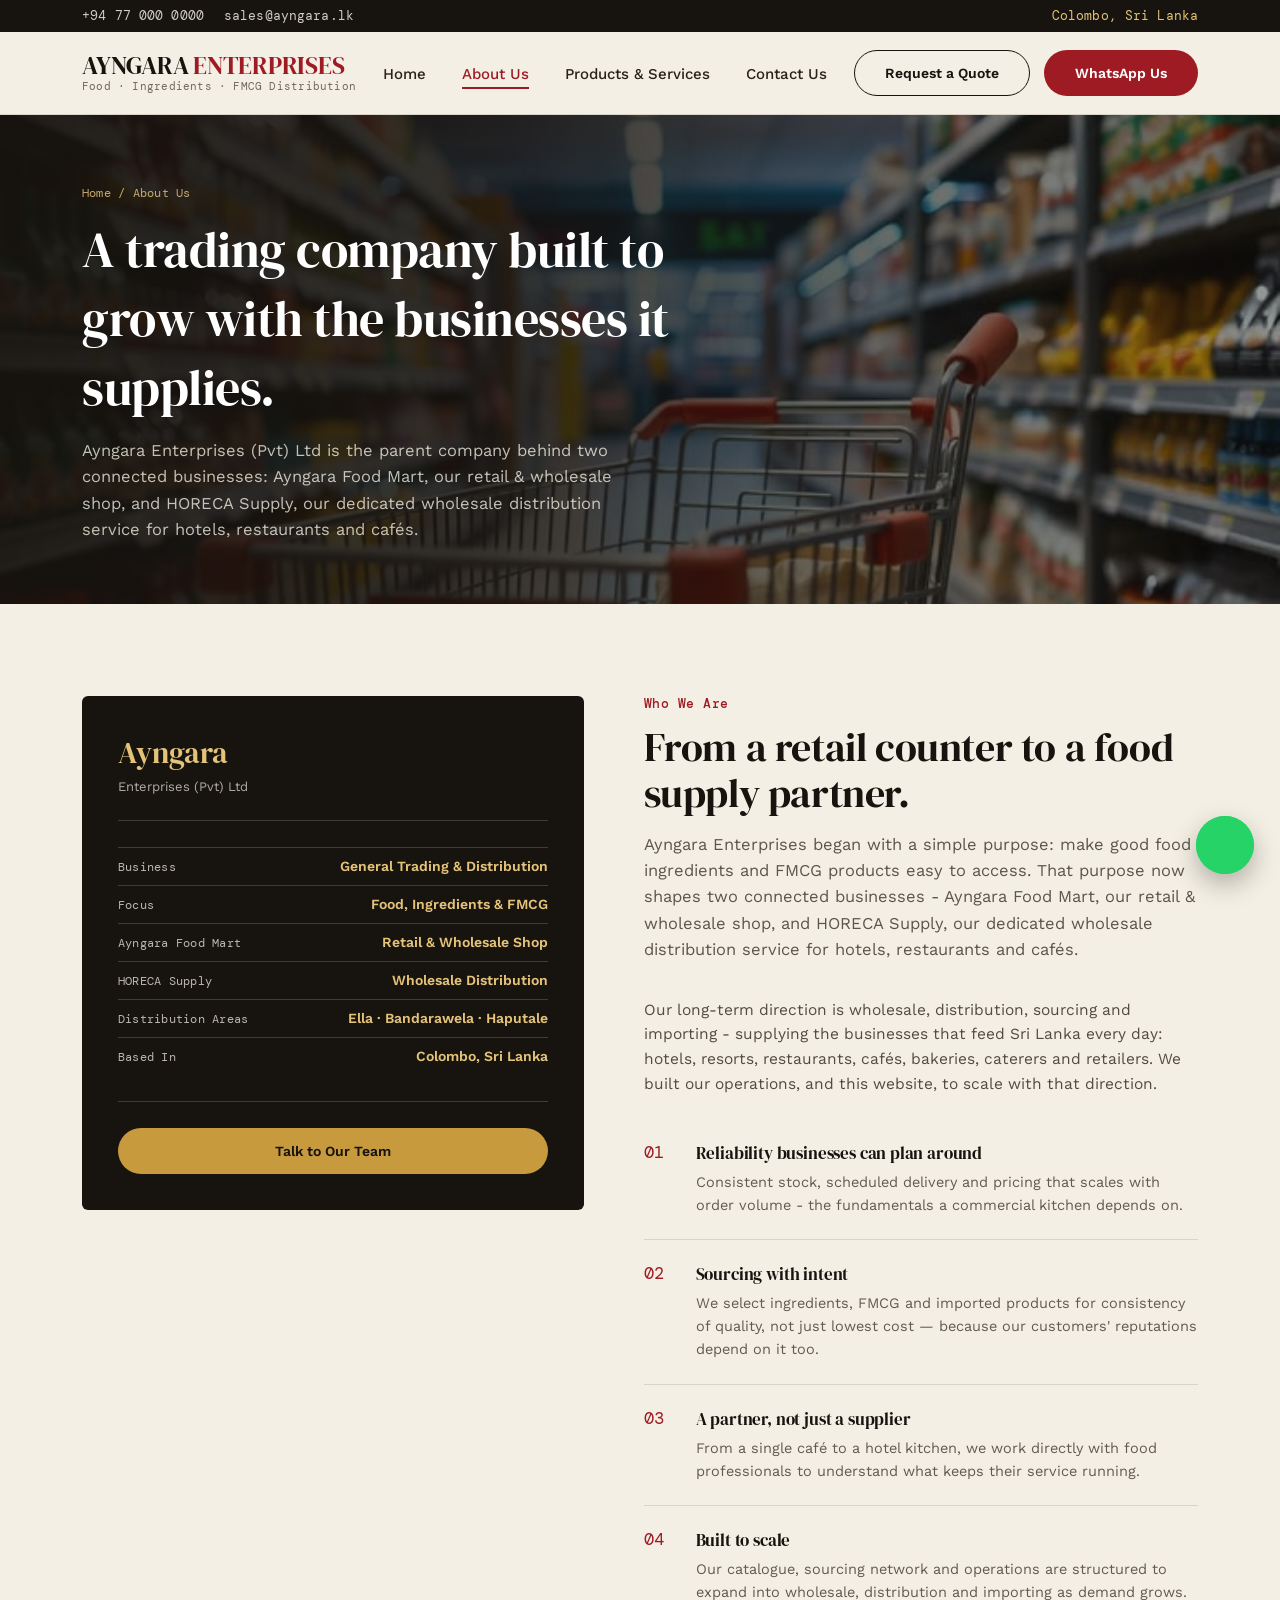
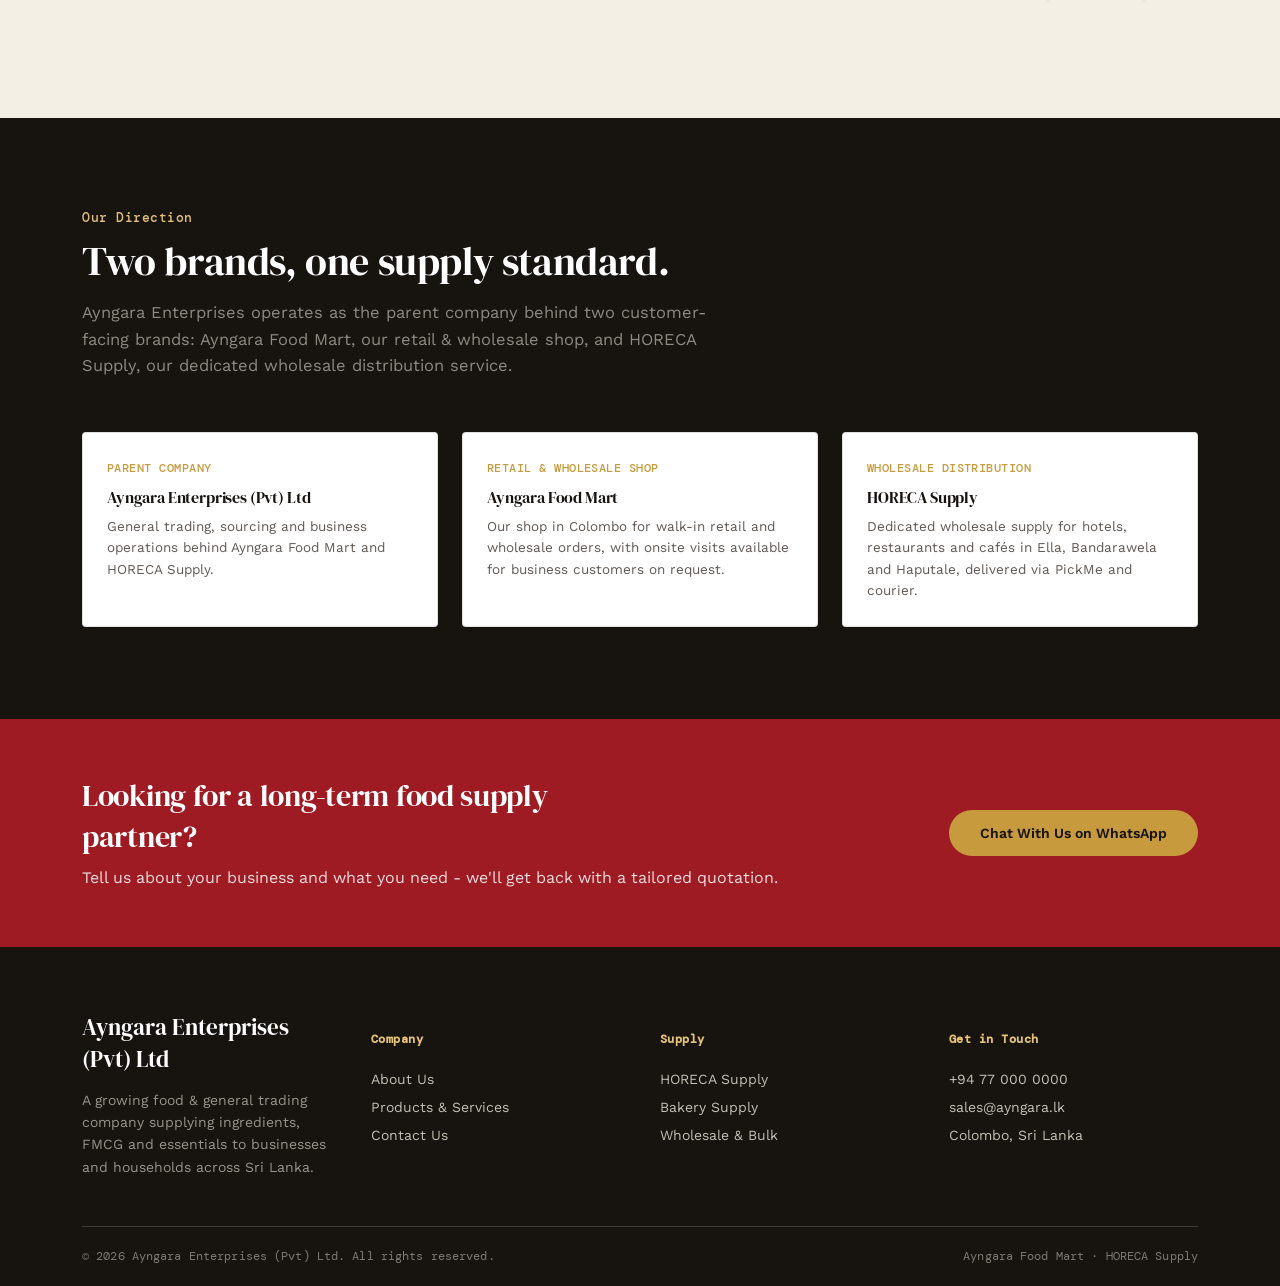
==== commit e064df3a: "Main new update" ====
--- a/about.html
+++ b/about.html
@@ -45,7 +45,7 @@
   <div class="wrap">
     <div class="crumb">Home / About Us</div>
     <h1>A trading company built to grow with the businesses it supplies.</h1>
-    <p>Ayngara Enterprises (Pvt) Ltd is the parent company behind Ayngara Food Mart - supplying food ingredients, FMCG and essentials to hotels, restaurants, bakeries and households across Sri Lanka.</p>
+    <p>Ayngara Enterprises (Pvt) Ltd is the parent company behind two connected businesses: Ayngara Food Mart, our retail &amp; wholesale shop, and HORECA Supply, our dedicated wholesale distribution service for hotels, restaurants and cafés.</p>
   </div>
 </section>
 
@@ -58,9 +58,10 @@
         <div class="divider"></div>
         <div class="avline"><span>Business</span><b>General Trading &amp; Distribution</b></div>
         <div class="avline"><span>Focus</span><b>Food, Ingredients &amp; FMCG</b></div>
-        <div class="avline"><span>Serving</span><b>HORECA · Bakeries · Retail · Households</b></div>
-        <div class="avline"><span>Retail Outlet</span><b>Ayngara Food Mart</b></div>
-        <div class="avline"><span>Based In</span><b>Sri Lanka</b></div>
+        <div class="avline"><span>Ayngara Food Mart</span><b>Retail &amp; Wholesale Shop</b></div>
+        <div class="avline"><span>HORECA Supply</span><b>Wholesale Distribution</b></div>
+        <div class="avline"><span>Distribution Areas</span><b>Ella · Bandarawela · Haputale</b></div>
+        <div class="avline"><span>Based In</span><b>Colombo, Sri Lanka</b></div>
         <div class="divider"></div>
         <a href="contact.html" class="btn btn-gold" style="width:100%; justify-content:center;">Talk to Our Team</a>
       </div>
@@ -69,7 +70,7 @@
         <div class="section-head" style="margin-bottom:34px;">
           <span class="kicker">Who We Are</span>
           <h2>From a retail counter to a food supply partner.</h2>
-          <p>Ayngara Enterprises began with a simple purpose: make good food ingredients and FMCG products easy to access. That purpose now shapes two connected businesses - Ayngara Enterprises, our trading and distribution company, and Ayngara Food Mart, the retail outlet where individual customers shop.</p>
+          <p>Ayngara Enterprises began with a simple purpose: make good food ingredients and FMCG products easy to access. That purpose now shapes two connected businesses - Ayngara Food Mart, our retail &amp; wholesale shop, and HORECA Supply, our dedicated wholesale distribution service for hotels, restaurants and cafés.</p>
         </div>
         <p style="font-size:15.5px; opacity:.8; max-width:560px;">Our long-term direction is wholesale, distribution, sourcing and importing - supplying the businesses that feed Sri Lanka every day: hotels, resorts, restaurants, cafés, bakeries, caterers and retailers. We built our operations, and this website, to scale with that direction.</p>
 
@@ -113,23 +114,23 @@
     <div class="section-head reveal">
       <span class="kicker" style="color: var(--gold-light);">Our Direction</span>
       <h2>Two brands, one supply standard.</h2>
-      <p>Ayngara Enterprises operates as the parent company driving our B2B trading, wholesale and distribution business. Ayngara Food Mart is our consumer-facing retail outlet, built on the same sourcing standards.</p>
+      <p>Ayngara Enterprises operates as the parent company behind two customer-facing brands: Ayngara Food Mart, our retail &amp; wholesale shop, and HORECA Supply, our dedicated wholesale distribution service.</p>
     </div>
     <div class="timeline">
       <div class="tl-item reveal">
         <span class="tl-tag">PARENT COMPANY</span>
         <h4>Ayngara Enterprises (Pvt) Ltd</h4>
-        <p>General trading, wholesale, bulk supply and distribution to hotels, restaurants, cafés, bakeries, caterers and institutions.</p>
+        <p>General trading, sourcing and business operations behind Ayngara Food Mart and HORECA Supply.</p>
       </div>
       <div class="tl-item reveal">
-        <span class="tl-tag">RETAIL OUTLET</span>
+        <span class="tl-tag">RETAIL &amp; WHOLESALE SHOP</span>
         <h4>Ayngara Food Mart</h4>
-        <p>Our consumer-facing store, serving households and individual customers with the same product range and quality.</p>
+        <p>Our shop in Colombo for walk-in retail and wholesale orders, with onsite visits available for business customers on request.</p>
       </div>
       <div class="tl-item reveal">
-        <span class="tl-tag">NEXT CHAPTER</span>
-        <h4>Import &amp; Distribution</h4>
-        <p>Expanding our sourcing network to bring in imported and premium food products at wholesale scale.</p>
+        <span class="tl-tag">WHOLESALE DISTRIBUTION</span>
+        <h4>HORECA Supply</h4>
+        <p>Dedicated wholesale supply for hotels, restaurants and cafés in Ella, Bandarawela and Haputale, delivered via PickMe and courier.</p>
       </div>
     </div>
   </div>
@@ -179,7 +180,7 @@
     </div>
     <div class="foot-bottom">
       <span>© 2026 Ayngara Enterprises (Pvt) Ltd. All rights reserved.</span>
-      <span>Ayngara Food Mart — Retail Outlet</span>
+      <span>Ayngara Food Mart · HORECA Supply</span>
     </div>
   </div>
 </footer>
--- a/style.css
+++ b/style.css
@@ -1,4 +1,4 @@
-@import url('https://fonts.googleapis.com/css2?family=Fraunces:opsz,wght@9..144,400;9..144,500;9..144,600;9..144,700&family=Work+Sans:wght@400;500;600;700&display=swap');
+@import url('https://fonts.googleapis.com/css2?family=DM+Serif+Display:ital@0;1&family=DM+Mono:wght@400;500&family=Work+Sans:wght@400;500;600;700&display=swap');
 
 :root{
   --red: #9E1B24;
@@ -12,8 +12,9 @@
   --line: rgba(23,19,15,0.12);
   --line-light: rgba(244,239,228,0.18);
 
-  --font-display: 'Fraunces', serif;
+  --font-display: 'DM Serif Display', serif;
   --font-body: 'Work Sans', sans-serif;
+  --font-mono: 'DM Mono', monospace;
 
   --container: 1180px;
   --ease: cubic-bezier(.4,0,.2,1);
@@ -30,7 +31,7 @@
 }
 img{ max-width:100%; display:block; }
 a{ color:inherit; text-decoration:none; }
-h1,h2,h3,h4{ font-family: var(--font-display); margin:0; font-weight:600; color: var(--black); }
+h1,h2,h3,h4{ font-family: var(--font-display); margin:0; font-weight:400; letter-spacing:-0.01em; color: var(--black); }
 p{ margin:0; line-height:1.6; }
 ul{ margin:0; padding:0; list-style:none; }
 button{ font-family:inherit; cursor:pointer; }
@@ -47,8 +48,9 @@
 .topbar{
   background: var(--black);
   color: var(--gold-light);
-  font-size: 13px;
-  letter-spacing: .02em;
+  font-family: var(--font-mono);
+  font-size: 12.5px;
+  letter-spacing: .01em;
 }
 .topbar .wrap{
   display:flex; justify-content:space-between; align-items:center;
@@ -72,11 +74,11 @@
   display:flex; flex-direction: column; line-height:1;
 }
 .logo .name{
-  font-family: var(--font-display); font-size: clamp(18px, 4vw, 24px); font-weight:700; color: var(--black);
+  font-family: var(--font-display); font-size: clamp(19px, 4vw, 25px); font-weight:400; letter-spacing:-0.01em; color: var(--black);
 }
 .logo .name span{ color: var(--red); }
 .logo .tag{
-  font-size: 11px; color: var(--ink); opacity:.65; margin-top:4px; font-family: var(--font-body);
+  font-family: var(--font-mono); font-size: 10.5px; color: var(--ink); opacity:.65; margin-top:4px; letter-spacing:.02em;
 }
 .navlinks{ display:flex; align-items:center; gap: 36px; }
 .navlinks a{
@@ -152,7 +154,7 @@
   opacity:0; transform: translateY(14px); animation: rise .7s var(--ease) forwards; animation-delay:.05s;
 }
 .eyebrow-line .dash{ width:36px; height:2px; background: var(--gold); }
-.eyebrow-line span{ font-size:13px; letter-spacing:.04em; color: var(--gold-light); }
+.eyebrow-line span{ font-family: var(--font-mono); font-size:12.5px; letter-spacing:.06em; color: var(--gold-light); }
 .hero h1{
   font-size: clamp(38px, 5vw, 62px); line-height:1.06; color: var(--white);
   opacity:0; transform: translateY(18px); animation: rise .8s var(--ease) forwards; animation-delay:.15s;
@@ -170,8 +172,8 @@
   margin-top: 54px; display:flex; gap: 40px; flex-wrap:wrap;
   opacity:0; transform: translateY(18px); animation: rise .8s var(--ease) forwards; animation-delay:.55s;
 }
-.hero .stats .stat b{ display:block; font-family: var(--font-display); font-size: 30px; color: var(--gold-light); }
-.hero .stats .stat span{ font-size: 12.5px; color: rgba(244,239,228,.7); }
+.hero .stats .stat b{ display:block; font-family: var(--font-display); font-weight:400; font-size: 32px; color: var(--gold-light); }
+.hero .stats .stat span{ font-family: var(--font-mono); font-size: 11.5px; letter-spacing:.01em; color: rgba(244,239,228,.7); }
 
 @keyframes rise{ to{ opacity:1; transform: translateY(0); } }
 
@@ -183,18 +185,18 @@
   backdrop-filter: blur(2px);
   opacity:0; transform: translateY(18px) scale(.98); animation: rise .8s var(--ease) forwards; animation-delay:.5s;
 }
-.hero-panel .panel-title{ font-size:12.5px; letter-spacing:.03em; color: var(--gold-light); margin-bottom:18px; }
+.hero-panel .panel-title{ font-family: var(--font-mono); font-size:12px; letter-spacing:.05em; color: var(--gold-light); margin-bottom:18px; }
 .hero-panel ul li{
   display:flex; align-items:flex-start; gap:12px; padding: 12px 0; border-top: 1px solid var(--line-light);
   font-size: 14.5px; color: rgba(244,239,228,.88);
 }
 .hero-panel ul li:first-child{ border-top:none; }
-.hero-panel ul li .ico{ color: var(--gold); font-family: var(--font-display); font-style:italic; }
+.hero-panel ul li .ico{ color: var(--gold); font-family: var(--font-mono); font-size:13px; }
 
 /* ---------- Section basics ---------- */
 section{ padding: clamp(52px, 9vw, 92px) 0; }
 .section-head{ max-width: 640px; margin-bottom: clamp(28px, 5vw, 52px); }
-.section-head .kicker{ color: var(--red); font-weight:600; font-size:13.5px; letter-spacing:.02em; margin-bottom:12px; display:block; }
+.section-head .kicker{ font-family: var(--font-mono); color: var(--red); font-weight:500; font-size:12.5px; letter-spacing:.04em; margin-bottom:12px; display:block; }
 .section-head h2{ font-size: clamp(28px, 3.4vw, 40px); line-height:1.15; }
 .section-head p{ margin-top:16px; font-size:16.5px; color: var(--ink); opacity:.75; }
 .section-alt{ background: var(--white); }
@@ -211,13 +213,13 @@
 .segment-card:hover{ transform: translateY(-6px); box-shadow: 0 20px 40px rgba(23,19,15,.14); }
 .segment-card.primary{ background: var(--black); color: var(--offwhite); }
 .segment-card.secondary{ background: var(--white); border:1px solid var(--line); }
-.segment-card .seg-label{ font-size:12.5px; letter-spacing:.03em; color: var(--gold); font-weight:600; }
+.segment-card .seg-label{ font-family: var(--font-mono); font-size:12px; letter-spacing:.04em; color: var(--gold); font-weight:500; }
 .segment-card.secondary .seg-label{ color: var(--red); }
-.segment-card h3{ font-size: 26px; margin-top:14px; color: inherit; }
+.segment-card h3{ font-size: 27px; margin-top:14px; color: inherit; }
 .segment-card.secondary h3{ color: var(--black); }
 .segment-card .chips{ display:flex; flex-wrap:wrap; gap:9px; margin-top:22px; }
 .chip{
-  font-size: 13px; padding: 7px 14px; border-radius: 20px; border:1px solid var(--line-light);
+  font-family: var(--font-mono); font-size: 12px; padding: 7px 14px; border-radius: 20px; border:1px solid var(--line-light);
   color: rgba(244,239,228,.85);
 }
 .segment-card.secondary .chip{ border-color: var(--line); color: var(--ink); }
@@ -229,7 +231,7 @@
   padding: 26px 22px; transition: transform .3s var(--ease), border-color .3s var(--ease), box-shadow .3s var(--ease);
 }
 .cat-card:hover{ transform: translateY(-5px); border-color: var(--gold); box-shadow: 0 14px 30px rgba(23,19,15,.1); }
-.cat-card .num{ font-family: var(--font-display); font-size:15px; color: var(--gold); }
+.cat-card .num{ font-family: var(--font-mono); font-size:13px; color: var(--gold); }
 .cat-card h4{ font-size:17px; margin-top:14px; }
 .cat-card p{ font-size:13.5px; margin-top:8px; color: var(--ink); opacity:.68; }
 
@@ -238,7 +240,7 @@
 .feature-split > div{ padding: 56px 48px; }
 .feature-split .f-horeca{ background: var(--black); color: var(--offwhite); }
 .feature-split .f-bakery{ background: var(--gold); color: var(--black); }
-.feature-split .f-label{ font-size:12.5px; letter-spacing:.03em; font-weight:600; opacity:.8; }
+.feature-split .f-label{ font-family: var(--font-mono); font-size:12px; letter-spacing:.05em; font-weight:500; opacity:.8; }
 .feature-split h3{ font-size:28px; margin-top:12px; color: inherit; }
 .feature-split p{ margin-top:14px; font-size:15px; opacity:.85; max-width:420px; }
 .feature-split .btn{ margin-top:26px; }
@@ -256,18 +258,18 @@
 /* ---------- Steps ---------- */
 .steps{ display:grid; grid-template-columns: repeat(auto-fit, minmax(150px, 1fr)); gap: clamp(16px,3vw,24px); counter-reset: step; }
 .step{ border-top: 2px solid var(--line); padding-top:20px; }
-.step .s-num{ font-family: var(--font-display); font-size:34px; color: var(--gold); }
+.step .s-num{ font-family: var(--font-mono); font-size:28px; color: var(--gold); }
 .step h4{ font-size:16.5px; margin-top:10px; }
 .step p{ font-size:14px; margin-top:8px; opacity:.7; }
 
 /* ---------- Logos / trust strip ---------- */
 .trust-strip{ border-top:1px solid var(--line); border-bottom:1px solid var(--line); padding: 30px 0; }
 .trust-strip .wrap{ display:flex; align-items:center; justify-content:space-between; flex-wrap:wrap; gap:20px; }
-.trust-strip .t-item{ font-family: var(--font-display); font-size:16px; opacity:.5; font-style:italic; }
+.trust-strip .t-item{ font-family: var(--font-mono); font-size:13px; letter-spacing:.02em; opacity:.55; }
 
 /* ---------- Page hero (inner pages) ---------- */
 .page-hero{ background: var(--black); color: var(--offwhite); padding: 70px 0 60px; position:relative; overflow:hidden; }
-.page-hero .crumb{ font-size:13px; color: var(--gold-light); opacity:.85; margin-bottom:14px; }
+.page-hero .crumb{ font-family: var(--font-mono); font-size:12px; letter-spacing:.02em; color: var(--gold-light); opacity:.85; margin-bottom:14px; }
 .page-hero h1{ color: var(--white); font-size: clamp(32px,4.4vw,50px); max-width: 700px; }
 .page-hero p{ margin-top:16px; max-width:560px; color: rgba(244,239,228,.78); font-size:16.5px; }
 .page-hero-img{
@@ -293,27 +295,30 @@
 .about-visual .brand-mark{ font-family: var(--font-display); font-size:30px; color:var(--gold-light); }
 .about-visual .brand-sub{ font-size:13px; opacity:.7; margin-top:6px; }
 .about-visual .divider{ height:1px; background: var(--line-light); margin:26px 0; }
-.about-visual .avline{ display:flex; justify-content:space-between; padding:10px 0; font-size:14px; border-top:1px solid var(--line-light); }
+.about-visual .avline{ display:flex; justify-content:space-between; align-items:baseline; gap:16px; padding:10px 0; font-size:14px; border-top:1px solid var(--line-light); }
+.about-visual .avline span{ font-family: var(--font-mono); font-size:12px; letter-spacing:.02em; opacity:.75; flex-shrink:0; white-space:nowrap; }
+.about-visual .avline b{ text-align:right; min-width:0; overflow-wrap:break-word; }
 .about-visual .avline:first-of-type{ border-top:none; }
 .about-visual .avline b{ color: var(--gold-light); font-weight:600; }
 
 .value-list{ display:grid; gap:22px; margin-top:16px; }
 .value-item{ display:flex; gap:18px; padding-bottom:22px; border-bottom:1px solid var(--line); }
 .value-item:last-child{ border-bottom:none; }
-.value-item .v-mark{ font-family: var(--font-display); font-size:22px; color: var(--red); font-style:italic; flex-shrink:0; width:34px; }
+.value-item .v-mark{ font-family: var(--font-mono); font-size:17px; color: var(--red); flex-shrink:0; width:34px; }
 .value-item h4{ font-size:17px; }
 .value-item p{ margin-top:6px; font-size:14.5px; opacity:.72; }
 
 .timeline{ display:grid; grid-template-columns: repeat(auto-fit, minmax(220px, 1fr)); gap: clamp(16px,3vw,24px); margin-top:10px; }
 .tl-item{ padding: 24px; background: var(--white); border:1px solid var(--line); border-radius:4px; color: var(--ink); }
-.tl-item .tl-tag{ font-size:12px; color: var(--gold); font-weight:700; letter-spacing:.03em; }
+.tl-item .tl-tag{ font-family: var(--font-mono); font-size:11.5px; color: var(--gold); font-weight:500; letter-spacing:.04em; }
 .tl-item h4{ margin-top:10px; font-size:16px; color: var(--black); }
 .tl-item p{ margin-top:8px; font-size:13.5px; color: var(--ink); opacity:.75; }
 
 /* ---------- Products page ---------- */
 .filter-row{ display:flex; gap:10px; flex-wrap:wrap; margin-bottom:44px; }
 .filter-pill{
-  padding: 9px 18px; border-radius:20px; border:1px solid var(--line); font-size:13.5px; font-weight:500;
+  font-family: var(--font-mono);
+  padding: 9px 18px; border-radius:20px; border:1px solid var(--line); font-size:12.5px; font-weight:500;
   background: var(--white); transition: all .2s var(--ease);
 }
 .filter-pill:hover{ border-color: var(--red); color: var(--red); }
@@ -330,7 +335,7 @@
   display:flex; align-items:center; justify-content:center; position:relative; overflow:hidden;
 }
 .product-card .pc-top img{ position:absolute; inset:0; width:100%; height:100%; object-fit:cover; }
-.product-card .pc-top .pc-tag{ position:relative; z-index:2; position:absolute; top:14px; left:14px; font-size:11px; background: var(--gold); color: var(--black); padding:4px 10px; border-radius:12px; font-weight:700; }
+.product-card .pc-top .pc-tag{ position:relative; z-index:2; position:absolute; top:14px; left:14px; font-family: var(--font-mono); font-size:10.5px; letter-spacing:.03em; background: var(--gold); color: var(--black); padding:4px 10px; border-radius:12px; font-weight:500; }
 .product-card .pc-top .pc-init{ position:relative; z-index:1; font-family: var(--font-display); font-size:40px; color: var(--gold-light); opacity:.5; }
 .product-card .pc-body{ padding: 22px; }
 .product-card h4{ font-size:17px; }
@@ -364,7 +369,7 @@
 .info-line:first-of-type{ border-top:none; margin-top:20px; }
 .info-line .il-ico{ width:38px; height:38px; border-radius:50%; background: rgba(199,154,61,.15); display:flex; align-items:center; justify-content:center; flex-shrink:0; }
 .info-line .il-ico svg{ width:18px; height:18px; color: var(--gold-light); }
-.info-line .il-label{ font-size:12px; color: var(--gold-light); opacity:.85; }
+.info-line .il-label{ font-family: var(--font-mono); font-size:11px; letter-spacing:.04em; color: var(--gold-light); opacity:.85; }
 .info-line .il-value{ font-size:14.5px; margin-top:4px; }
 .social-row{ display:flex; gap:12px; margin-top:26px; }
 .social-row a{ width:38px; height:38px; border-radius:50%; border:1px solid var(--line-light); display:flex; align-items:center; justify-content:center; transition: all .2s var(--ease); }
@@ -375,7 +380,7 @@
 .quote-form h3{ font-size:22px; }
 .form-grid{ display:grid; grid-template-columns:1fr 1fr; gap:18px; margin-top:26px; }
 .form-grid .full{ grid-column: 1 / -1; }
-.field label{ display:block; font-size:13px; font-weight:600; margin-bottom:8px; }
+.field label{ display:block; font-family: var(--font-mono); font-size:11.5px; letter-spacing:.03em; font-weight:500; margin-bottom:8px; }
 .field input, .field select, .field textarea{
   width:100%; padding: 13px 14px; border:1px solid var(--line); border-radius:3px; font-family:inherit; font-size:14.5px;
   background: var(--offwhite); transition: border-color .2s var(--ease), box-shadow .2s var(--ease);
@@ -393,12 +398,12 @@
 /* ---------- Footer ---------- */
 footer.site{ background: var(--black); color: rgba(244,239,228,.78); padding: 64px 0 0; }
 .foot-grid{ display:grid; grid-template-columns: repeat(auto-fit, minmax(200px, 1fr)); gap: clamp(24px,4vw,40px); padding-bottom: clamp(32px,6vw,48px); border-bottom:1px solid var(--line-light); }
-.foot-grid h5{ color: var(--gold-light); font-size:13px; letter-spacing:.02em; margin-bottom:18px; }
-.foot-grid .fname{ font-family: var(--font-display); font-size:22px; color: var(--white); }
+.foot-grid h5{ font-family: var(--font-mono); color: var(--gold-light); font-size:12px; letter-spacing:.04em; margin-bottom:18px; }
+.foot-grid .fname{ font-family: var(--font-display); font-weight:400; font-size:23px; color: var(--white); }
 .foot-grid p.fdesc{ margin-top:14px; font-size:14px; opacity:.75; max-width:280px; }
 .foot-grid ul li{ padding: 6px 0; font-size:14px; }
 .foot-grid ul li a:hover{ color: var(--gold-light); }
-.foot-bottom{ display:flex; justify-content:space-between; padding:22px 0; font-size:12.5px; opacity:.6; flex-wrap:wrap; gap:10px; }
+.foot-bottom{ font-family: var(--font-mono); display:flex; justify-content:space-between; padding:22px 0; font-size:11.5px; letter-spacing:.01em; opacity:.6; flex-wrap:wrap; gap:10px; }
 
 /* ---------- Floating WhatsApp ---------- */
 .wa-float{
@@ -474,8 +479,8 @@
 .mosaic .m-tile:hover{ transform: scale(1.015); }
 .mosaic .m-tile::after{ content:''; position:absolute; inset:0; background: linear-gradient(0deg, rgba(0,0,0,.62), rgba(0,0,0,.05) 60%); z-index:0; }
 .mosaic .m-tile .m-label{ position:relative; z-index:1; }
-.mosaic .m-tile .m-label b{ display:block; font-family: var(--font-display); font-size:20px; font-weight:600; }
-.mosaic .m-tile .m-label span{ font-size:12.5px; opacity:.82; }
+.mosaic .m-tile .m-label b{ display:block; font-family: var(--font-display); font-size:21px; font-weight:400; }
+.mosaic .m-tile .m-label span{ font-family: var(--font-mono); font-size:11.5px; letter-spacing:.02em; opacity:.82; }
 .mosaic .m1{ grid-column: 1 / 4; grid-row: 1 / 3; }
 .mosaic .m2{ grid-column: 4 / 7; grid-row: 1 / 2; }
 .mosaic .m3{ grid-column: 4 / 5; grid-row: 2 / 3; }
@@ -514,14 +519,19 @@
 .t-front .t-front-label{
   position:absolute; left:0; right:0; bottom:0; padding: 16px; z-index:2; color: var(--white);
 }
-.t-front .t-front-label b{ font-family: var(--font-display); font-size:16.5px; font-weight:600; line-height:1.2; display:block; }
+.t-front .t-front-label b{ font-family: var(--font-display); font-size:17px; font-weight:400; line-height:1.2; display:block; }
 
 .t-back{
   transform: rotateY(180deg);
-  padding: 20px; display:flex; flex-direction:column; justify-content:flex-end; color: var(--white);
-}
-.t-back .t-num{ font-family: var(--font-display); font-size:13px; opacity:.7; }
-.t-back .t-label b{ display:block; font-family: var(--font-display); font-size:16.5px; font-weight:600; margin-top:6px; line-height:1.2; }
+  padding: 20px; display:flex; flex-direction:column;
+  justify-content:center; /* centered vertically so nothing gets pushed off the top */
+  justify-content:safe center; /* if it ever overflows, keep the top visible */
+  color: var(--white);
+}
+.t-back .t-num{ display:block; }
+.t-back .t-label b, .t-front .t-front-label b{ overflow-wrap:break-word; hyphens:auto; -webkit-hyphens:auto; }
+.t-back .t-num{ font-family: var(--font-mono); font-size:12px; opacity:.7; }
+.t-back .t-label b{ display:block; font-family: var(--font-display); font-size:17px; font-weight:400; margin-top:6px; line-height:1.2; }
 .t-back .t-label span{ font-size:12px; opacity:.85; display:block; margin-top:6px; line-height:1.4; }
 
 /* ---------- Why us icon strip ---------- */
@@ -542,7 +552,12 @@
   .cat-grid{ grid-template-columns: 1fr 1fr; gap:12px; }
   .cat-card{ padding: 18px 16px; }
   .tile-grid{ grid-template-columns: repeat(2, 1fr); }
-  .t-front .t-front-label b, .t-back .t-label b{ font-size:14.5px; }
+  .t-front .t-front-label b, .t-back .t-label b{ font-size:13.5px; line-height:1.2; }
+  .t-front .t-front-label{ padding:12px; }
+  .t-back{ padding:12px; }
+  .t-back .t-num{ font-size:11.5px; line-height:1; }
+  .t-back .t-label b{ margin-top:4px; }
+  .t-back .t-label span{ font-size:11px; line-height:1.3; margin-top:4px; }
 }
 @media (min-width: 641px) and (max-width: 980px){
   .mosaic{ display:grid; grid-template-columns: 1fr 1fr; grid-auto-rows: 170px; }
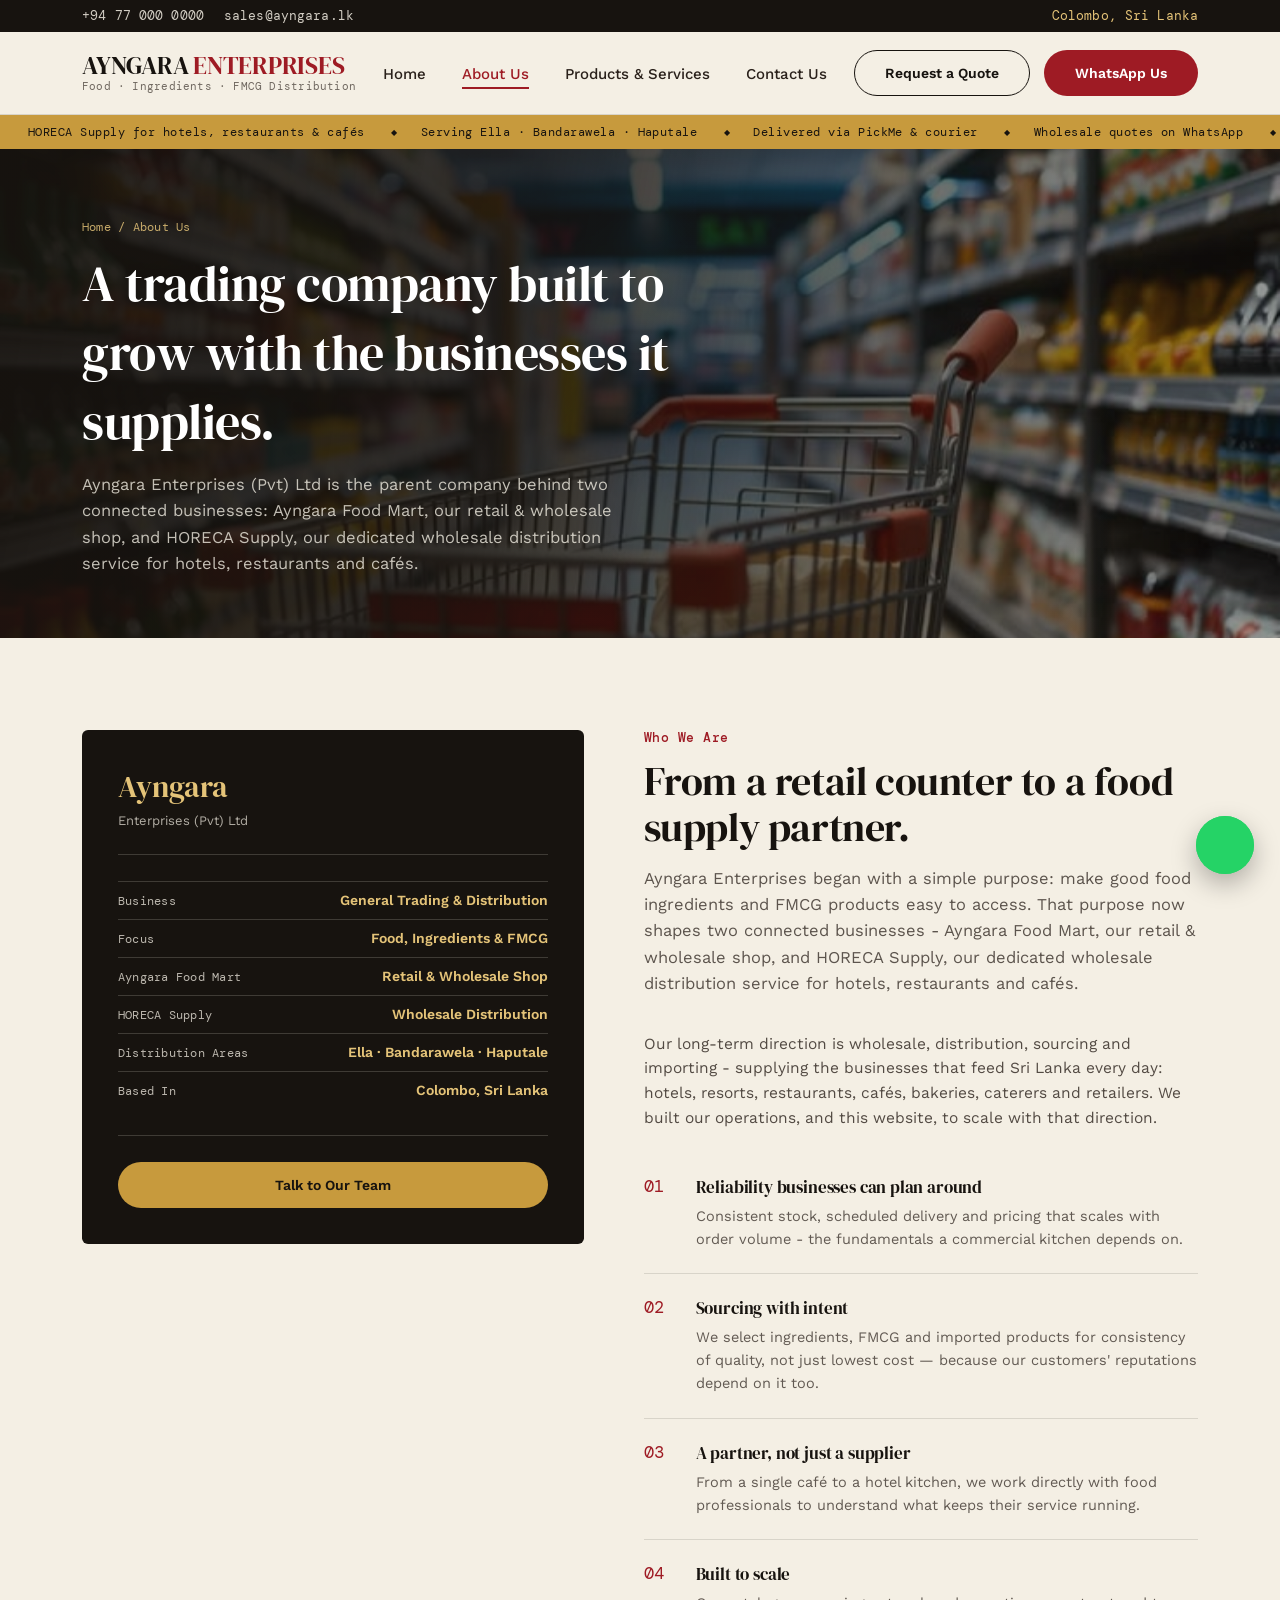
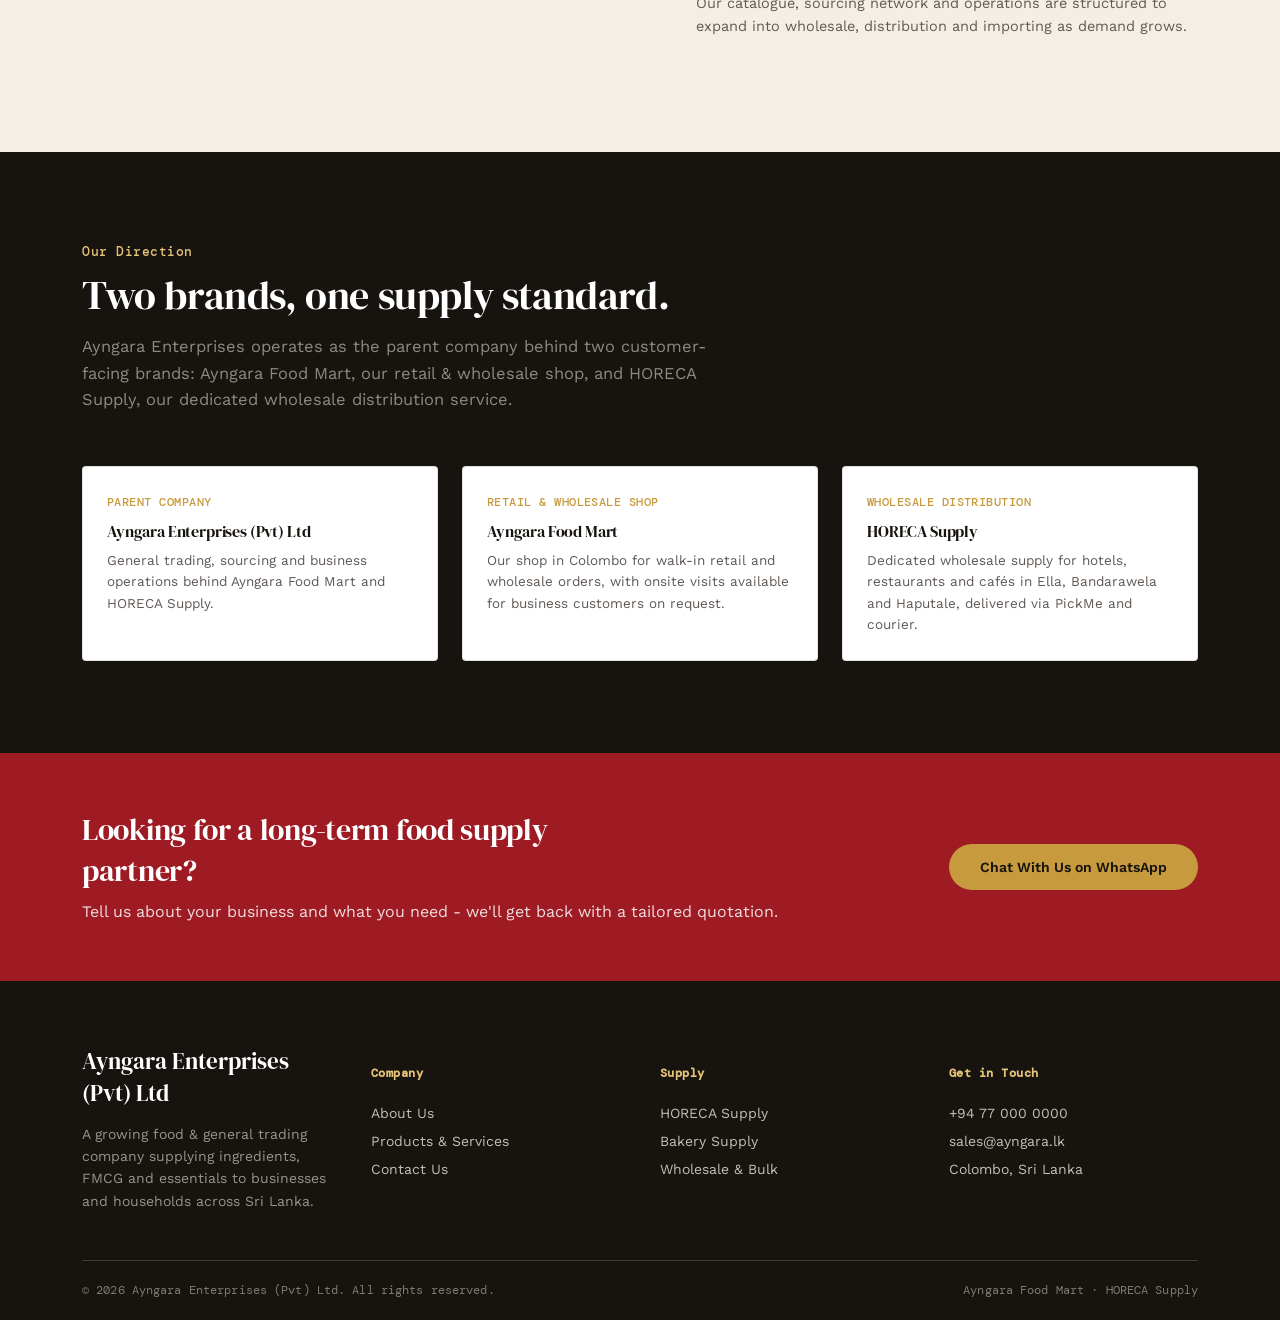
==== commit 29e0bee5: "Animations update" ====
--- a/about.html
+++ b/about.html
@@ -38,6 +38,7 @@
     <button class="burger" aria-label="Menu"><span></span><span></span><span></span></button>
   </nav>
 </header>
+<div class="marquee" aria-hidden="true"><div class="marquee-track"><span>HORECA Supply for hotels, restaurants &amp; cafés</span><span>Serving Ella · Bandarawela · Haputale</span><span>Delivered via PickMe &amp; courier</span><span>Wholesale quotes on WhatsApp</span><span>HORECA Supply for hotels, restaurants &amp; cafés</span><span>Serving Ella · Bandarawela · Haputale</span><span>Delivered via PickMe &amp; courier</span><span>Wholesale quotes on WhatsApp</span></div></div>
 
 <section class="page-hero">
   <img class="page-hero-img" src="about.jpg" alt="About Ayngara Enterprises" onerror="this.style.display='none'">
--- a/style.css
+++ b/style.css
@@ -666,3 +666,19 @@
   .form-grid{ grid-template-columns: 1fr; }
   .cta-banner .wrap{ flex-direction:column; align-items:flex-start; }
 }
+
+
+/* ---------- Marquee ticker ---------- */
+.marquee{ background: var(--gold); color: var(--black); overflow:hidden; white-space:nowrap; font-family: var(--font-mono); font-size:12px; letter-spacing:.04em; padding:9px 0; }
+.marquee-track{ display:inline-flex; width:max-content; animation: marquee 32s linear infinite; }
+.marquee-track span{ padding:0 28px; position:relative; }
+.marquee-track span::after{ content:'\25C6'; position:absolute; right:-5px; font-size:8px; top:50%; transform:translateY(-50%); }
+.marquee:hover .marquee-track{ animation-play-state: paused; }
+@keyframes marquee{ to{ transform: translateX(-50%); } }
+
+/* ---------- Parallax (driven by script.js) ---------- */
+.hero-video, .page-hero-img{ height:130%; top:-15%; will-change: transform; }
+@media (prefers-reduced-motion: reduce){
+  .marquee-track{ animation:none; }
+  .hero-video, .page-hero-img{ height:100%; top:0; transform:none !important; }
+}
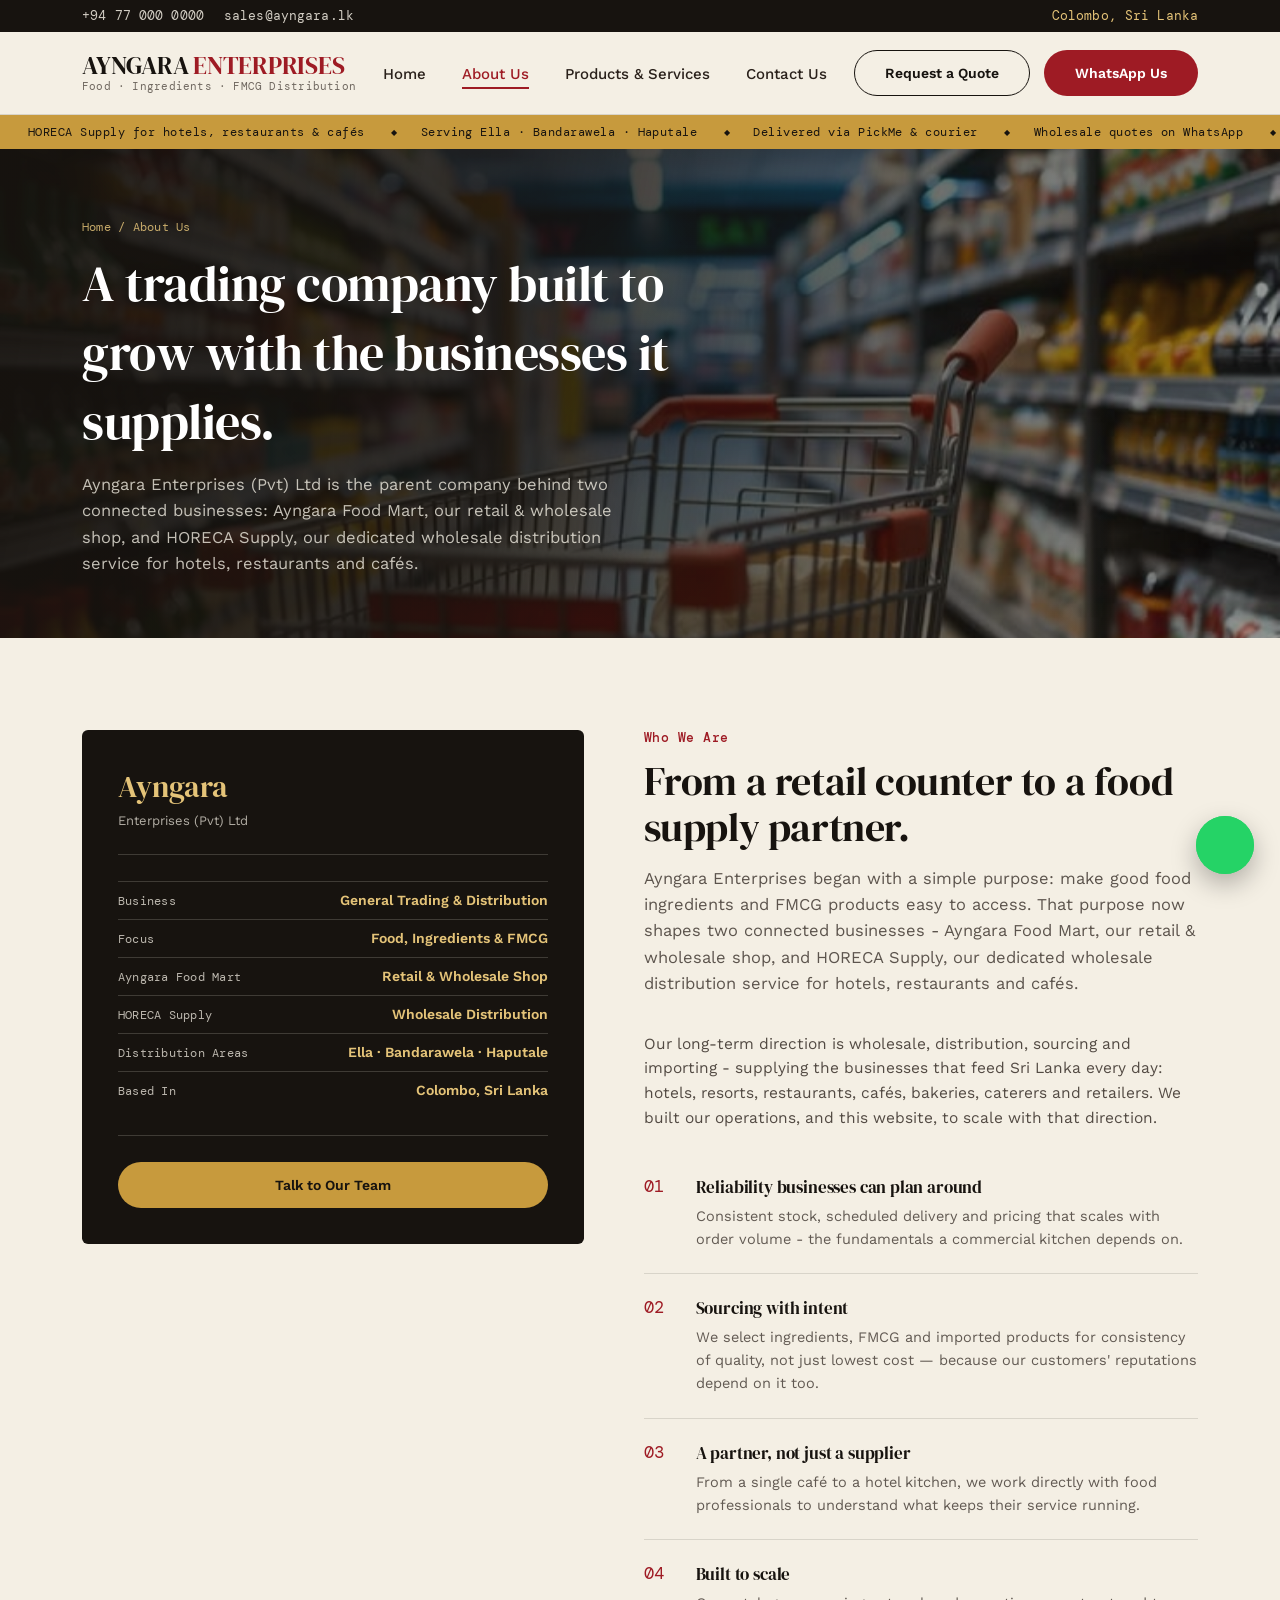
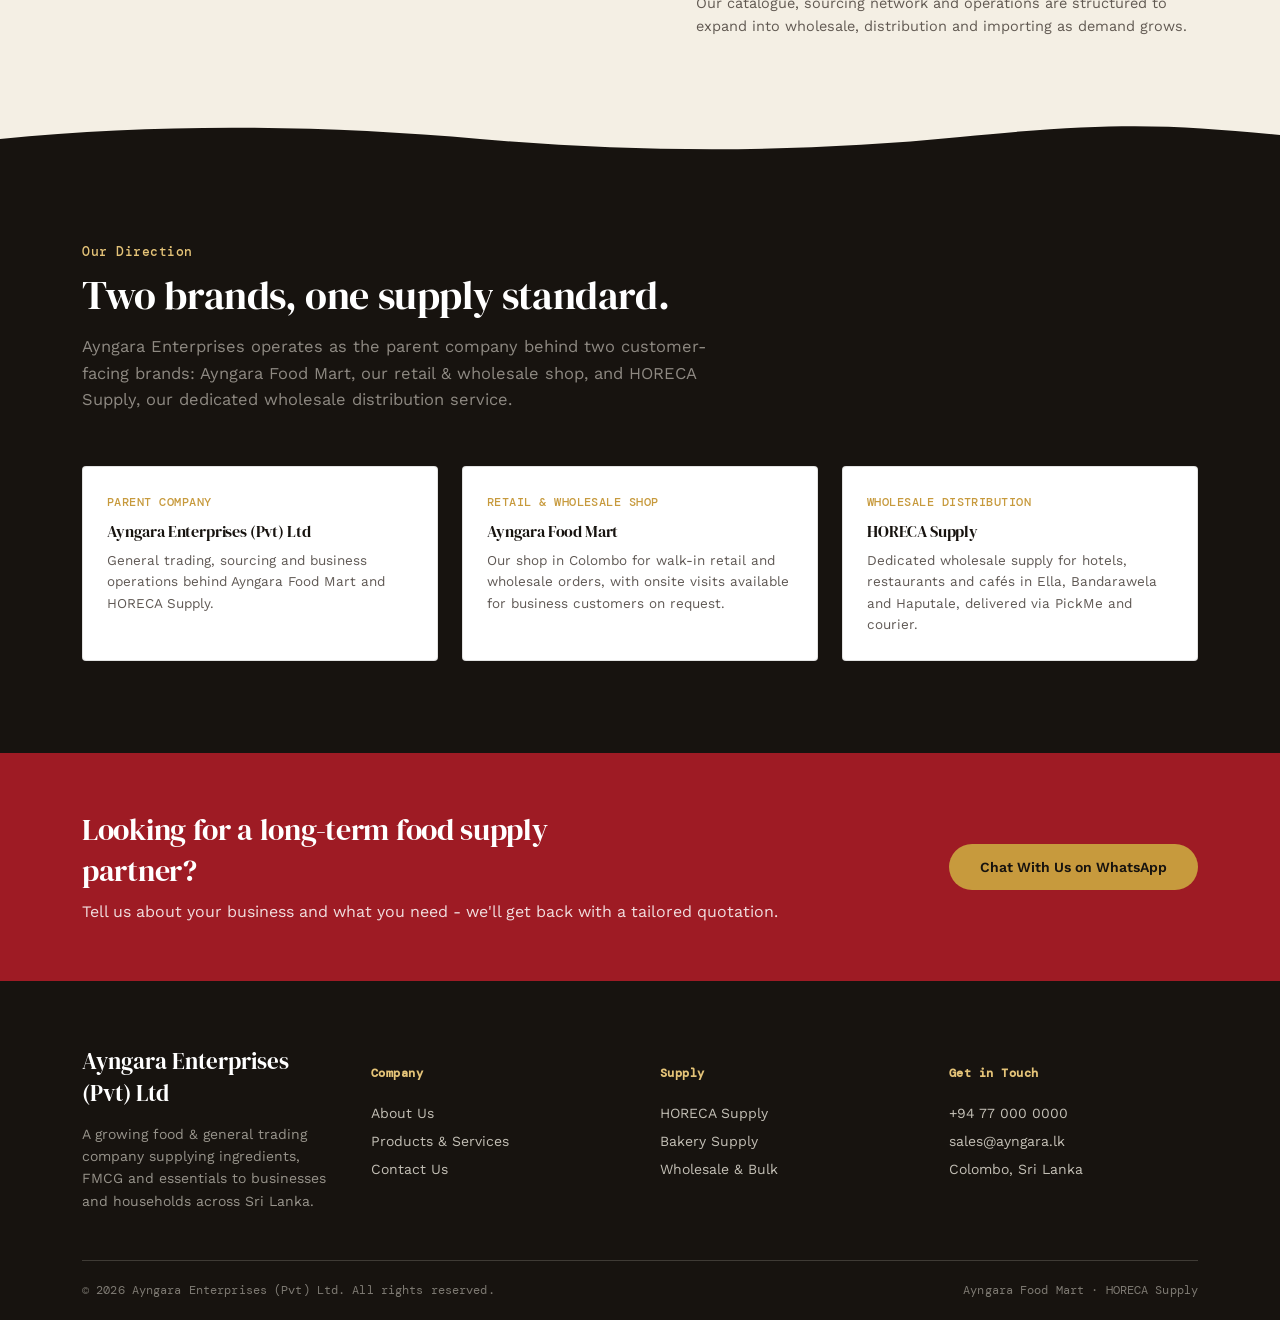
==== commit 56fb05ee: "3D animation" ====
--- a/about.html
+++ b/about.html
@@ -190,6 +190,7 @@
   <svg viewBox="0 0 24 24" fill="currentColor"><path d="M12 2C6.48 2 2 6.48 2 12c0 1.85.5 3.58 1.36 5.07L2 22l5.07-1.33A9.94 9.94 0 0012 22c5.52 0 10-4.48 10-10S17.52 2 12 2zm0 18c-1.6 0-3.1-.43-4.4-1.18l-.32-.19-3.02.79.8-2.95-.2-.32A7.94 7.94 0 014 12c0-4.41 3.59-8 8-8s8 3.59 8 8-3.59 8-8 8zm4.4-5.6c-.24-.12-1.43-.7-1.65-.79-.22-.08-.38-.12-.54.12-.16.24-.62.79-.76.95-.14.16-.28.18-.52.06-.24-.12-1-.37-1.92-1.19-.71-.63-1.19-1.42-1.33-1.66-.14-.24-.01-.37.11-.49.11-.11.24-.28.36-.42.12-.14.16-.24.24-.4.08-.16.04-.3-.02-.42-.06-.12-.54-1.3-.74-1.78-.19-.46-.39-.4-.54-.4h-.46c-.16 0-.42.06-.64.3-.22.24-.84.82-.84 2s.86 2.32.98 2.48c.12.16 1.69 2.58 4.1 3.62.57.25 1.02.4 1.37.51.57.18 1.09.16 1.5.09.46-.07 1.43-.58 1.63-1.15.2-.57.2-1.05.14-1.15-.06-.1-.22-.16-.46-.28z"/></svg>
 </a>
 
+<script src="lenis.min.js"></script>
 <script src="script.js"></script>
 </body>
 </html>
--- a/style.css
+++ b/style.css
@@ -682,3 +682,51 @@
   .marquee-track{ animation:none; }
   .hero-video, .page-hero-img{ height:100%; top:0; transform:none !important; }
 }
+
+
+/* =====================================================================
+   PHASE 1 — silk reveals, masked headlines, arch tiles, wavy edges
+   (GPU-only properties: transform + opacity, no layout thrash)
+   ===================================================================== */
+
+/* Smooth scroll (Lenis) */
+html.lenis, html.lenis body{ height:auto; }
+.lenis.lenis-smooth{ scroll-behavior:auto !important; }
+.lenis.lenis-stopped{ overflow:hidden; }
+
+/* Silk reveal: fade + rise + un-skew, long soft ease */
+.reveal{
+  opacity:0; transform: translate3d(0,48px,0) skewY(3deg); transform-origin: 0 100%;
+  transition: opacity 1s cubic-bezier(.16,1,.3,1), transform 1.1s cubic-bezier(.16,1,.3,1);
+}
+.reveal.in{ opacity:1; transform: translate3d(0,0,0) skewY(0); }
+.tile-grid .t-tile.reveal{ transform: translate3d(0,50px,0) skewY(3deg); transition: opacity 1s cubic-bezier(.16,1,.3,1), transform 1.1s cubic-bezier(.16,1,.3,1); }
+.tile-grid .t-tile.reveal.in{ transform: translate3d(0,0,0) skewY(0); }
+.product-card.reveal{ transform: translate3d(0,50px,0) skewY(3deg); transition: opacity 1s cubic-bezier(.16,1,.3,1), transform 1.1s cubic-bezier(.16,1,.3,1); }
+.product-card.reveal.in{ transform: translate3d(0,0,0) skewY(0); }
+.hero-panel.reveal.in{ transform:none; }
+
+/* Masked headline: each word slides up out of a clip */
+.mw{ display:inline-block; overflow:hidden; vertical-align:top; padding-bottom:.14em; margin-bottom:-.14em; }
+.mw > span{ display:inline-block; transform: translate3d(0,110%,0); transition: transform 1s cubic-bezier(.16,1,.3,1); transition-delay: calc(var(--i,0) * 55ms + 120ms); }
+.in .mw > span, .mw-in .mw > span{ transform: translate3d(0,0,0); }
+
+/* Arch-top category tiles */
+.tile-grid .t-tile, .tile-grid .t-flip, .tile-grid .t-face{ border-radius: 50% 50% 14px 14px / 37.5% 37.5% 14px 14px; }
+.t-back{ padding-inline: 14%; }
+.t-back .t-num{ text-align:center; }
+.t-back .t-label{ text-align:center; }
+@media (max-width:640px){ .t-back{ padding-inline: 10%; } }
+
+/* Wavy section edges */
+.section-alt, .section-dark{ position:relative; }
+.section-alt::before, .section-dark::before{
+  content:''; position:absolute; left:0; right:0; top:-29px; height:30px; background: inherit; pointer-events:none; z-index:1;
+  -webkit-mask: url("data:image/svg+xml,%3Csvg xmlns='http://www.w3.org/2000/svg' viewBox='0 0 1200 30' preserveAspectRatio='none'%3E%3Cpath d='M0 30V16C150 0 300 2 450 16S750 30 900 14 1100 2 1200 12V30Z'/%3E%3C/svg%3E") bottom/100% 100% no-repeat; mask: url("data:image/svg+xml,%3Csvg xmlns='http://www.w3.org/2000/svg' viewBox='0 0 1200 30' preserveAspectRatio='none'%3E%3Cpath d='M0 30V16C150 0 300 2 450 16S750 30 900 14 1100 2 1200 12V30Z'/%3E%3C/svg%3E") bottom/100% 100% no-repeat;
+}
+
+/* Reduced motion: show everything, no movement */
+@media (prefers-reduced-motion: reduce){
+  .reveal, .tile-grid .t-tile.reveal, .product-card.reveal{ opacity:1 !important; transform:none !important; }
+  .mw > span{ transform:none !important; }
+}
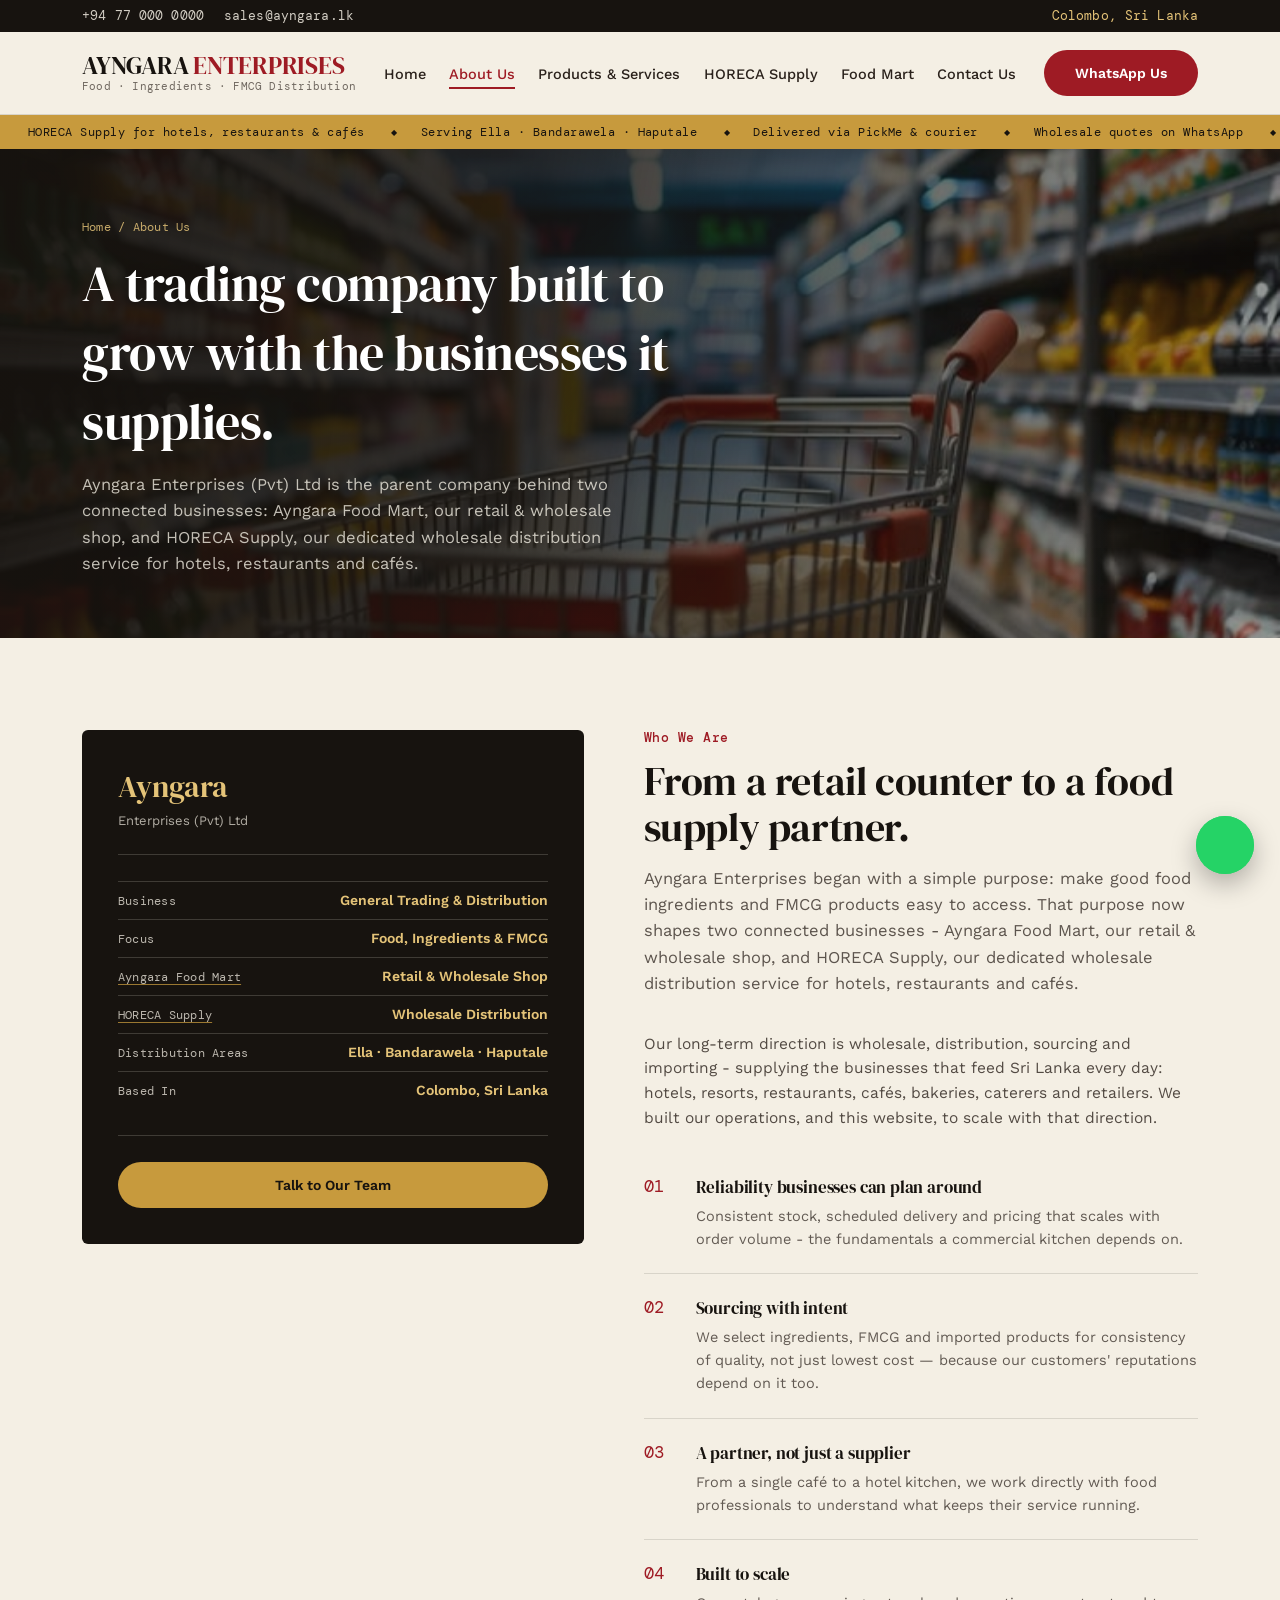
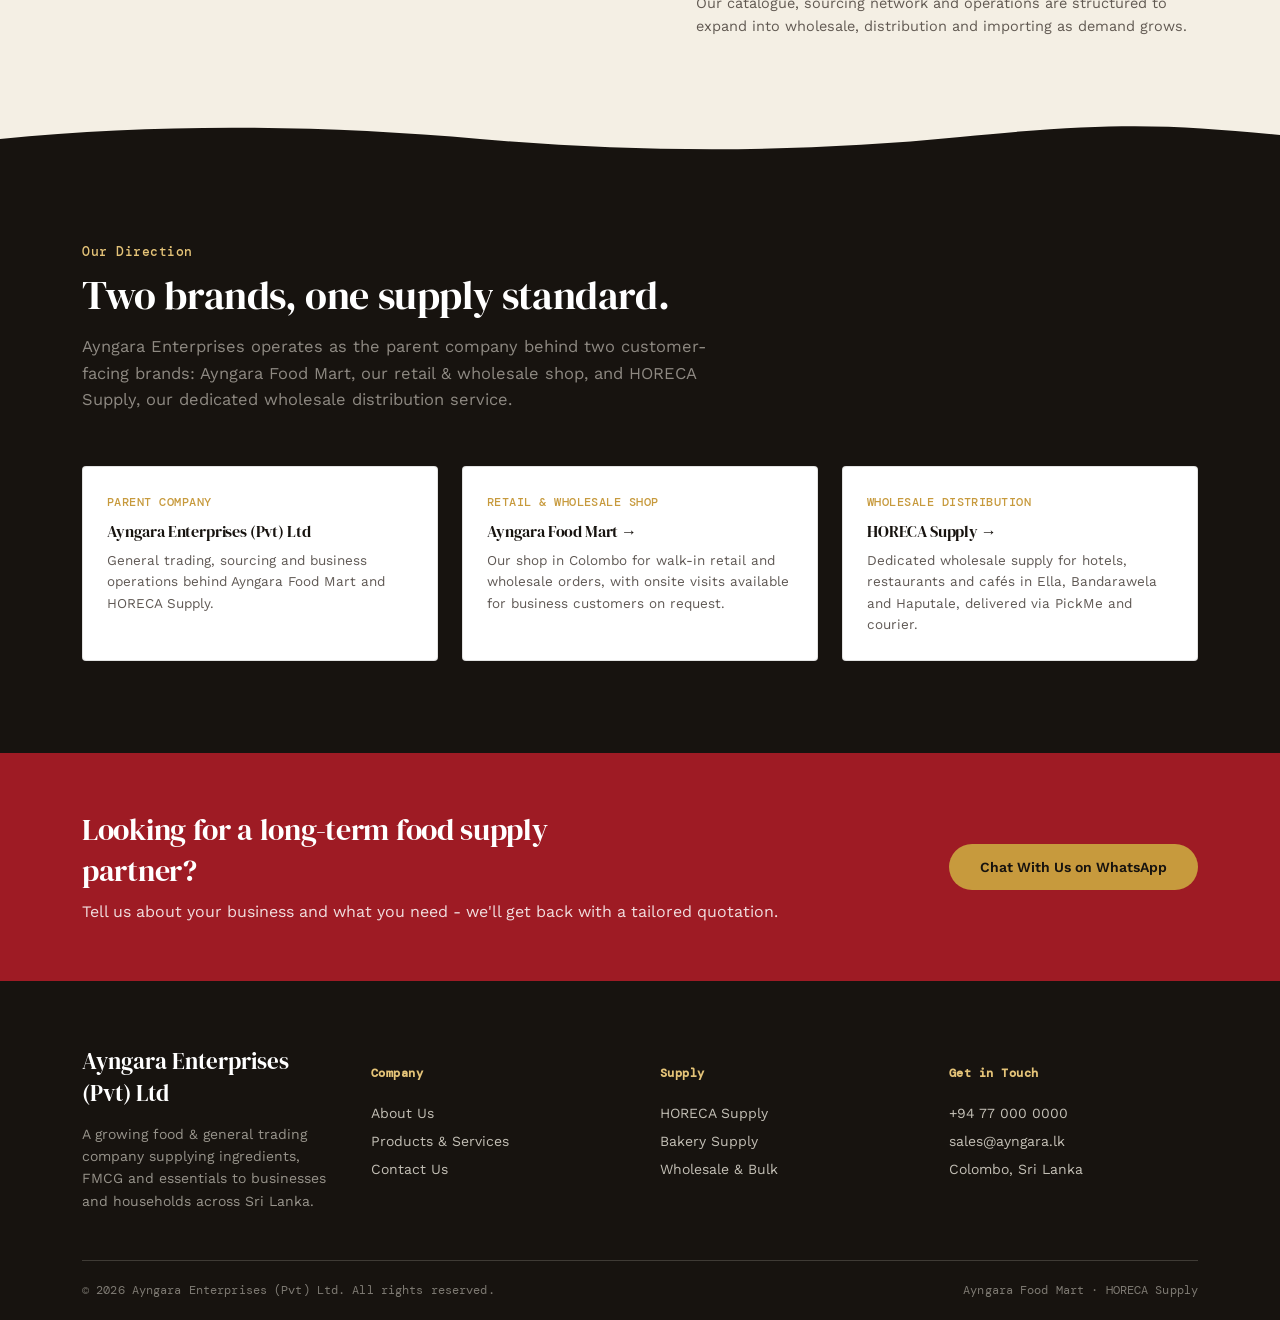
==== commit f9e9dd10: "new page update" ====
--- a/about.html
+++ b/about.html
@@ -29,6 +29,8 @@
       <li><a href="index.html">Home</a></li>
       <li><a href="about.html" class="active">About Us</a></li>
       <li><a href="products.html">Products &amp; Services</a></li>
+<li><a href="horeca.html">HORECA Supply</a></li>
+<li><a href="foodmart.html">Food Mart</a></li>
       <li><a href="contact.html">Contact Us</a></li>
     </ul>
     <div class="nav-cta">
@@ -59,8 +61,8 @@
         <div class="divider"></div>
         <div class="avline"><span>Business</span><b>General Trading &amp; Distribution</b></div>
         <div class="avline"><span>Focus</span><b>Food, Ingredients &amp; FMCG</b></div>
-        <div class="avline"><span>Ayngara Food Mart</span><b>Retail &amp; Wholesale Shop</b></div>
-        <div class="avline"><span>HORECA Supply</span><b>Wholesale Distribution</b></div>
+        <div class="avline"><span><a href="foodmart.html">Ayngara Food Mart</a></span><b>Retail &amp; Wholesale Shop</b></div>
+        <div class="avline"><span><a href="horeca.html">HORECA Supply</a></span><b>Wholesale Distribution</b></div>
         <div class="avline"><span>Distribution Areas</span><b>Ella · Bandarawela · Haputale</b></div>
         <div class="avline"><span>Based In</span><b>Colombo, Sri Lanka</b></div>
         <div class="divider"></div>
@@ -125,12 +127,12 @@
       </div>
       <div class="tl-item reveal">
         <span class="tl-tag">RETAIL &amp; WHOLESALE SHOP</span>
-        <h4>Ayngara Food Mart</h4>
+        <h4><a href="foodmart.html">Ayngara Food Mart →</a></h4>
         <p>Our shop in Colombo for walk-in retail and wholesale orders, with onsite visits available for business customers on request.</p>
       </div>
       <div class="tl-item reveal">
         <span class="tl-tag">WHOLESALE DISTRIBUTION</span>
-        <h4>HORECA Supply</h4>
+        <h4><a href="horeca.html">HORECA Supply →</a></h4>
         <p>Dedicated wholesale supply for hotels, restaurants and cafés in Ella, Bandarawela and Haputale, delivered via PickMe and courier.</p>
       </div>
     </div>
@@ -165,7 +167,7 @@
       <div>
         <h5>Supply</h5>
         <ul>
-          <li><a href="products.html#horeca">HORECA Supply</a></li>
+          <li><a href="horeca.html">HORECA Supply</a></li>
           <li><a href="products.html#bakery">Bakery Supply</a></li>
           <li><a href="products.html#wholesale">Wholesale &amp; Bulk</a></li>
         </ul>
--- a/style.css
+++ b/style.css
@@ -730,3 +730,14 @@
   .reveal, .tile-grid .t-tile.reveal, .product-card.reveal{ opacity:1 !important; transform:none !important; }
   .mw > span{ transform:none !important; }
 }
+
+.segment-card h3 a{color:inherit}.segment-card h3 a:hover{text-decoration:underline}
+.avline a,.about-card h4 a{color:inherit;text-decoration:underline;text-decoration-color:var(--gold);text-underline-offset:3px}
+
+/* Nav: keep 6 links on one line */
+.navlinks{ gap: clamp(14px, 1.8vw, 28px); }
+.navlinks a{ white-space:nowrap; font-size:14.5px; }
+.logo .tag{ white-space:nowrap; }
+@media (max-width:1240px){ .nav-cta .btn-outline{ display:none; } }
+.jintro::before{ display:none; }
+@media (max-width:1340px){ .nav-cta .btn-outline{ display:none; } }
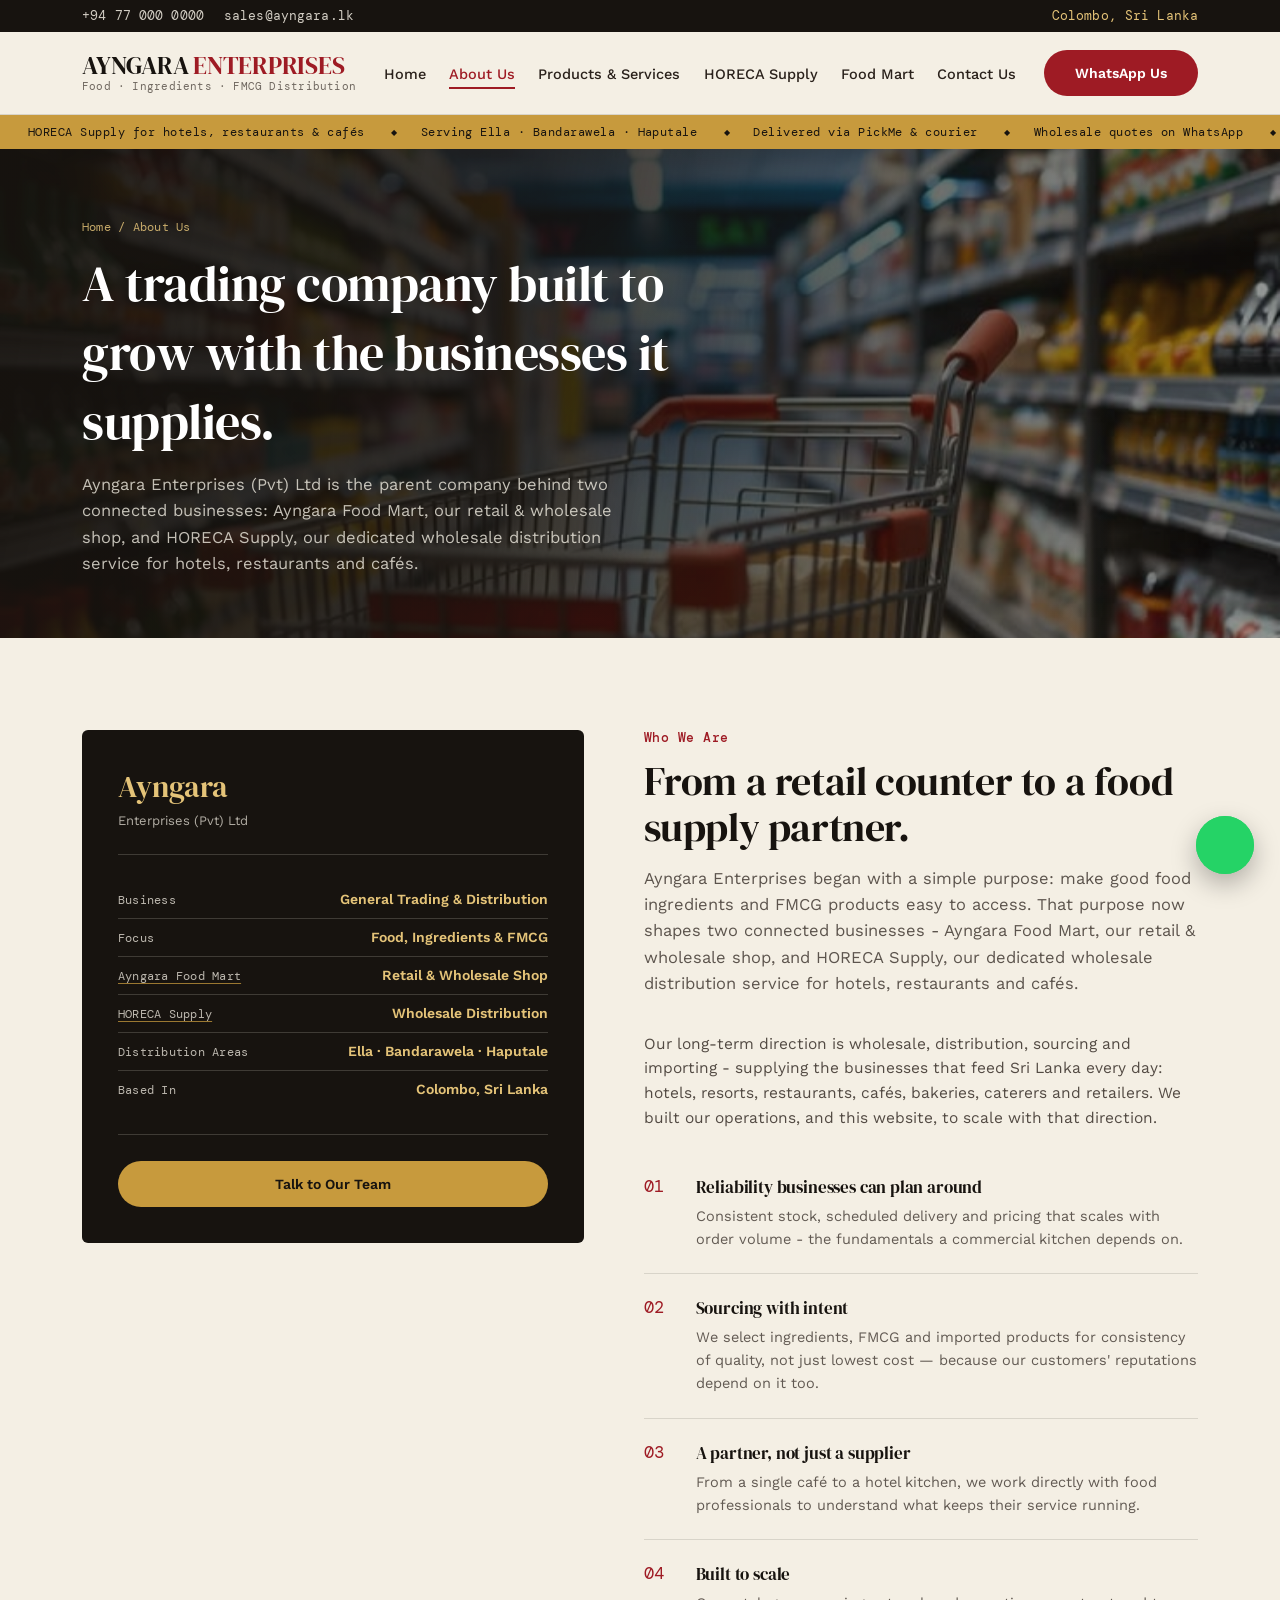
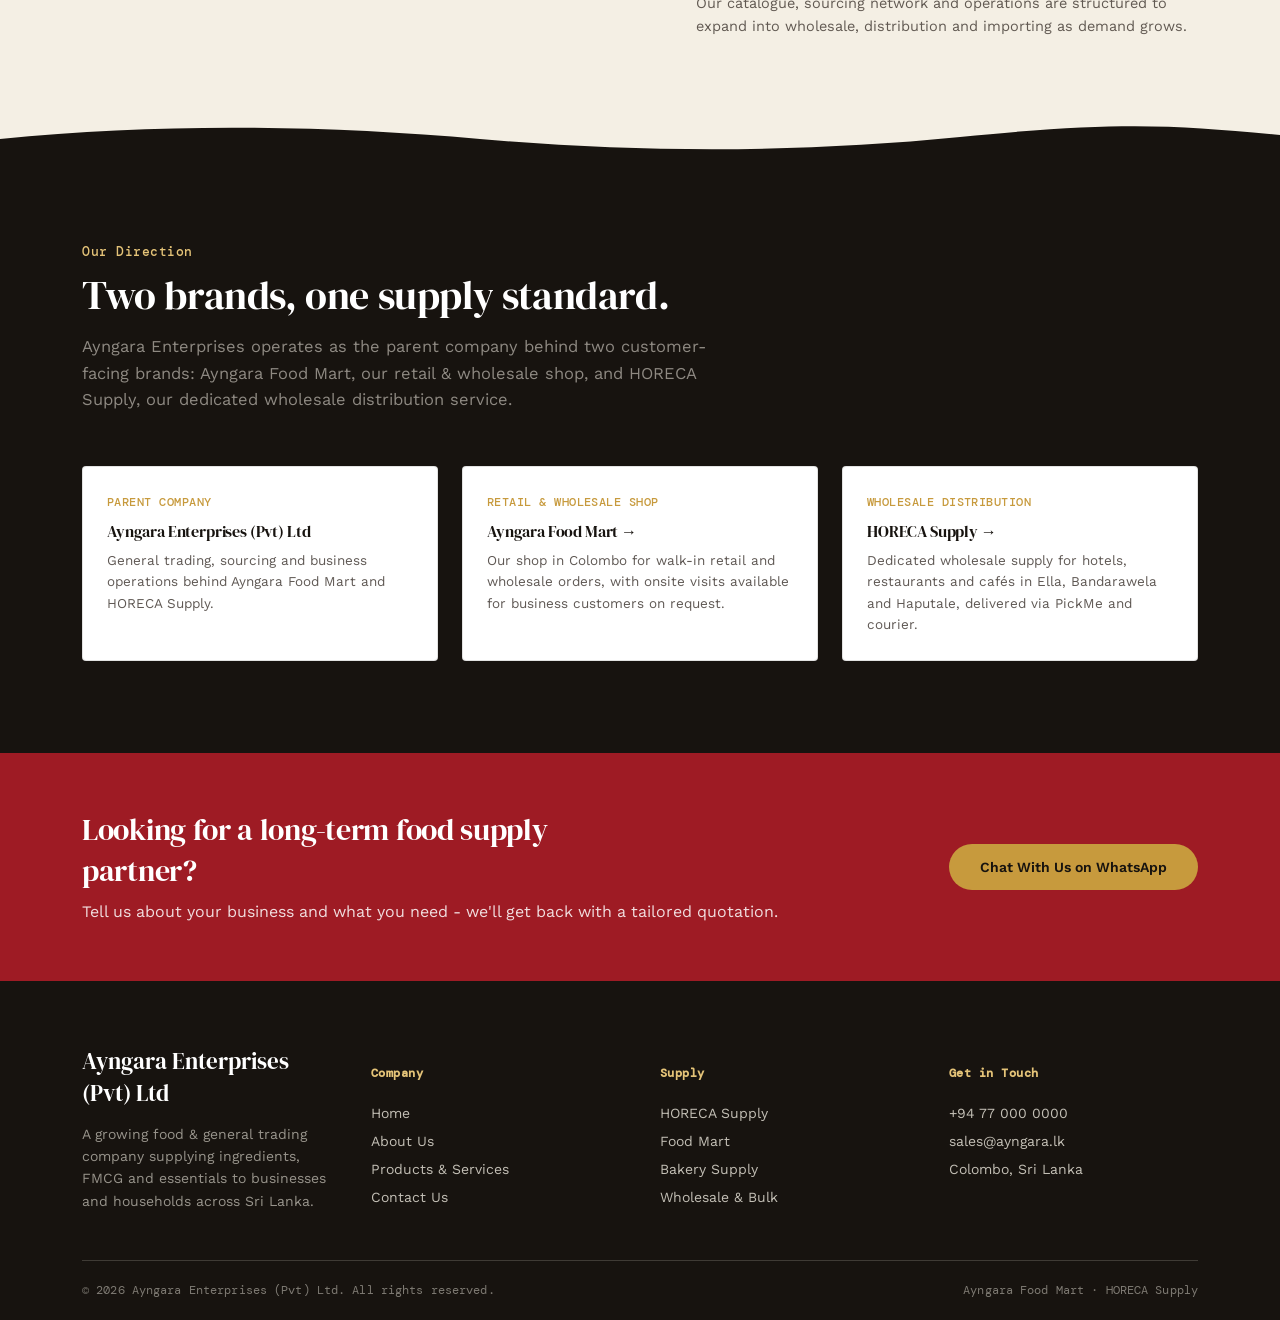
==== commit 416ad23d: "Footer error fixed" ====
--- a/about.html
+++ b/about.html
@@ -159,6 +159,7 @@
       <div>
         <h5>Company</h5>
         <ul>
+          <li><a href="index.html">Home</a></li>
           <li><a href="about.html">About Us</a></li>
           <li><a href="products.html">Products &amp; Services</a></li>
           <li><a href="contact.html">Contact Us</a></li>
@@ -168,6 +169,7 @@
         <h5>Supply</h5>
         <ul>
           <li><a href="horeca.html">HORECA Supply</a></li>
+          <li><a href="foodmart.html">Food Mart</a></li>
           <li><a href="products.html#bakery">Bakery Supply</a></li>
           <li><a href="products.html#wholesale">Wholesale &amp; Bulk</a></li>
         </ul>
--- a/style.css
+++ b/style.css
@@ -741,3 +741,121 @@
 @media (max-width:1240px){ .nav-cta .btn-outline{ display:none; } }
 .jintro::before{ display:none; }
 @media (max-width:1340px){ .nav-cta .btn-outline{ display:none; } }
+
+
+/* =====================================================================
+   MOBILE / TABLET RESPONSIVE PATCH
+   ===================================================================== */
+
+/* Never allow sideways scroll (clip, not hidden, so sticky header still works) */
+html, body{ max-width:100%; overflow-x:clip; }
+
+/* Hamburger menu up to 1100px (6 links + 2 buttons can't fit before that) */
+@media (max-width:1100px){
+  .nav{ padding: 14px clamp(16px,5vw,32px); gap:12px; }
+  .burger{ display:block; margin-left:4px; flex-shrink:0; }
+  .nav-cta{ margin-left:auto; }
+  .nav-cta .btn-outline{ display:none; }
+  .navlinks{
+    position:absolute; top:100%; left:0; right:0;
+    background: var(--offwhite);
+    flex-direction:column; align-items:flex-start; gap:6px;
+    padding: 10px clamp(20px,5vw,32px) 22px;
+    border-bottom:1px solid var(--line);
+    box-shadow: 0 18px 30px rgba(23,19,15,.12);
+    transform: translateY(-12px); opacity:0; visibility:hidden; pointer-events:none;
+    transition: transform .3s var(--ease), opacity .25s var(--ease), visibility 0s linear .3s;
+    max-height: calc(100vh - 80px); overflow-y:auto;
+  }
+  .navlinks.open{ transform:none; opacity:1; visibility:visible; pointer-events:auto; transition-delay:0s; }
+  .navlinks li{ width:100%; }
+  .navlinks a{ display:block; padding:13px 0; font-size:16px; border-bottom:1px solid var(--line); }
+  .navlinks li:last-child a{ border-bottom:none; }
+  .navlinks a::after{ display:none; }
+  /* burger -> X */
+  .burger.active span:nth-child(1){ transform: translateY(7px) rotate(45deg); }
+  .burger.active span:nth-child(2){ opacity:0; }
+  .burger.active span:nth-child(3){ transform: translateY(-7px) rotate(-45deg); }
+}
+
+/* Phones */
+@media (max-width:720px){
+  .logo{ min-width:0; flex:1 1 auto; }
+  .logo .tag{ display:none; }                 /* the long tagline was the overflow culprit */
+  .logo .name{ font-size: clamp(17px, 5.2vw, 21px); white-space:nowrap; }
+  .nav-cta .btn{ padding:10px 16px; font-size:13px; }
+  .nav-cta .btn svg{ display:none; }
+  .marquee{ font-size:11px; padding:8px 0; }
+
+  /* hero video/photo: keep readable text on small screens */
+  .hero{ padding: 48px 0 44px; }
+  .hero p.lead{ font-size:16px; }
+  .hero .cta-row .btn{ flex:1 1 100%; justify-content:center; }
+  .hero .stats{ display:grid; grid-template-columns:1fr 1fr; gap:22px; }
+
+  .page-hero p{ font-size:15.5px; }
+  .section-head p{ font-size:15.5px; }
+  .segments{ grid-template-columns:1fr; }
+  .steps{ grid-template-columns:1fr 1fr; }
+  .foot-grid{ grid-template-columns:1fr 1fr; }
+  .foot-grid > div:first-child{ grid-column:1 / -1; }
+  .foot-bottom{ flex-direction:column; }
+  .trust-strip .wrap{ justify-content:flex-start; }
+  .cta-banner .btn, .bulk-panel .btn{ width:100%; justify-content:center; }
+  .filter-row{ flex-wrap:nowrap; overflow-x:auto; margin-inline:calc(-1 * clamp(20px,5vw,32px)); padding-inline:clamp(20px,5vw,32px); scrollbar-width:none; }
+  .filter-row::-webkit-scrollbar{ display:none; }
+  .filter-pill{ flex:none; }
+
+  /* about card: labels may wrap so long text can't force width */
+  .about-visual .avline{ flex-wrap:wrap; gap:4px 16px; }
+  .about-visual .avline span{ white-space:normal; }
+  .about-visual .avline b{ text-align:left; }
+
+  .quote-form, .contact-info-card{ min-width:0; }
+  .contact-wrap > *{ min-width:0; }
+  .info-line .il-value{ overflow-wrap:anywhere; }
+  .map-shell iframe{ height:280px; }
+
+  .wa-float{ width:52px; height:52px; right:16px; bottom:16px; }
+  .wa-float svg{ width:26px; height:26px; }
+}
+
+/* Very small phones (<=360px) */
+@media (max-width:380px){
+  .nav-cta .btn{ padding:9px 12px; font-size:12.5px; }
+  .logo .name{ font-size:16.5px; }
+  .segment-card{ padding:24px 18px; }
+  .foot-grid{ grid-template-columns:1fr; }
+  .steps{ grid-template-columns:1fr; }
+}
+
+/* Grid/flex children must be allowed to shrink */
+.about-grid > *, .hero .wrap > *, .contact-wrap > *, .jin > *{ min-width:0; }
+
+/* Journey pages (horeca / foodmart): use dynamic viewport height on phones */
+@media (max-width:900px){
+  .jstage, .jroute-in{ min-height:100svh; }
+  .jroute-in{ height:100svh; }
+  .jin{ padding:88px 0 36px; }
+  .arches{ gap:10px; }
+  .jstage h3, .jroute h3{ font-size:clamp(28px,8vw,40px); }
+  .mscale{ transform-origin:top center; }
+}
+
+/* Small phones: full logo wins the header; the floating WhatsApp bubble covers the CTA */
+@media (max-width:400px){
+  .nav-cta{ display:none; }
+  .burger{ margin-left:auto; }
+  .logo .name{ font-size:19px; }
+}
+
+/* ---------- About card: clean, consistent rows on all screens ---------- */
+.about-visual .divider + .avline{ border-top:none; }   /* no doubled line under the divider */
+@media (max-width:720px){
+  .about-visual{ padding:26px 22px; }
+  .about-visual .divider{ margin:18px 0; }
+  .about-visual .avline{ display:block; padding:12px 0; }
+  .about-visual .avline span{ display:block; white-space:normal; margin-bottom:5px; font-size:11.5px; }
+  .about-visual .avline b{ display:block; text-align:left; font-size:15px; line-height:1.35; }
+  .about-visual .btn{ margin-top:4px; }
+}
